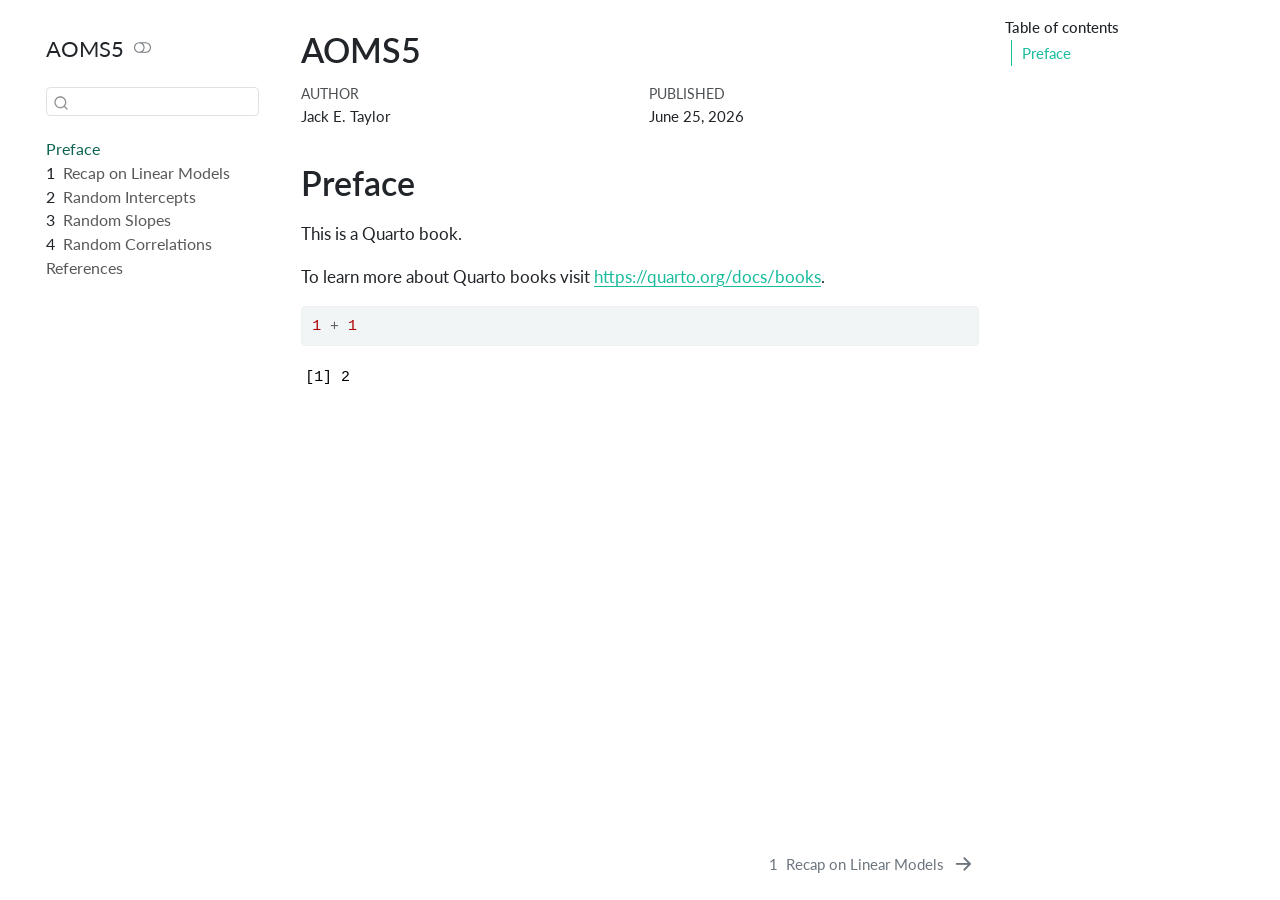
==== docs/index.html @ e57a531a "shorter titles" ====
<!DOCTYPE html>
<html xmlns="http://www.w3.org/1999/xhtml" lang="en" xml:lang="en"><head>

<meta charset="utf-8">
<meta name="generator" content="quarto-1.9.37">

<meta name="viewport" content="width=device-width, initial-scale=1.0, user-scalable=yes">

<meta name="author" content="Jack E. Taylor">
<meta name="dcterms.date" content="2026-06-25">

<title>AOMS5</title>
<style>
/* Default styles provided by pandoc.
** See https://pandoc.org/MANUAL.html#variables-for-html for config info.
*/
code{white-space: pre-wrap;}
span.smallcaps{font-variant: small-caps;}
div.columns{display: flex; gap: min(4vw, 1.5em);}
div.column{flex: auto; overflow-x: auto;}
div.hanging-indent{margin-left: 1.5em; text-indent: -1.5em;}
ul.task-list{list-style: none;}
ul.task-list li input[type="checkbox"] {
  width: 0.8em;
  margin: 0 0.8em 0.2em -1em; /* quarto-specific, see https://github.com/quarto-dev/quarto-cli/issues/4556 */ 
  vertical-align: middle;
}
/* CSS for syntax highlighting */
html { -webkit-text-size-adjust: 100%; }
pre > code.sourceCode { white-space: pre; position: relative; }
pre > code.sourceCode > span { display: inline-block; line-height: 1.25; }
pre > code.sourceCode > span:empty { height: 1.2em; }
.sourceCode { overflow: visible; }
code.sourceCode > span { color: inherit; text-decoration: inherit; }
div.sourceCode { margin: 1em 0; }
pre.sourceCode { margin: 0; }
@media screen {
div.sourceCode { overflow: auto; }
}
@media print {
pre > code.sourceCode { white-space: pre-wrap; }
pre > code.sourceCode > span { text-indent: -5em; padding-left: 5em; }
}
pre.numberSource code
  { counter-reset: source-line 0; }
pre.numberSource code > span
  { position: relative; left: -4em; counter-increment: source-line; }
pre.numberSource code > span > a:first-child::before
  { content: counter(source-line);
    position: relative; left: -1em; text-align: right; vertical-align: baseline;
    border: none; display: inline-block;
    -webkit-touch-callout: none; -webkit-user-select: none;
    -khtml-user-select: none; -moz-user-select: none;
    -ms-user-select: none; user-select: none;
    padding: 0 4px; width: 4em;
  }
pre.numberSource { margin-left: 3em;  padding-left: 4px; }
div.sourceCode
  {   }
@media screen {
pre > code.sourceCode > span > a:first-child::before { text-decoration: underline; }
}
</style>


<script src="site_libs/quarto-nav/quarto-nav.js"></script>
<script src="site_libs/quarto-nav/headroom.min.js"></script>
<script src="site_libs/clipboard/clipboard.min.js"></script>
<script src="site_libs/quarto-search/autocomplete.umd.js"></script>
<script src="site_libs/quarto-search/fuse.min.js"></script>
<script src="site_libs/quarto-search/quarto-search.js"></script>
<meta name="quarto:offset" content="./">
<link href="./01-linear_models.html" rel="next">
<script src="site_libs/quarto-html/quarto.js" type="module"></script>
<script src="site_libs/quarto-html/tabsets/tabsets.js" type="module"></script>
<script src="site_libs/quarto-html/popper.min.js"></script>
<script src="site_libs/quarto-html/tippy.umd.min.js"></script>
<script src="site_libs/quarto-html/anchor.min.js"></script>
<link href="site_libs/quarto-html/tippy.css" rel="stylesheet">
<link href="site_libs/quarto-html/quarto-syntax-highlighting-7f8f88aac4f3542376d5c11b86a4c14d.css" rel="stylesheet" class="quarto-color-scheme" id="quarto-text-highlighting-styles">
<link href="site_libs/quarto-html/quarto-syntax-highlighting-dark-d0ae9245876894da5ac7e18953ecc5cc.css" rel="stylesheet" class="quarto-color-scheme quarto-color-alternate" id="quarto-text-highlighting-styles">
<link href="site_libs/quarto-html/quarto-syntax-highlighting-7f8f88aac4f3542376d5c11b86a4c14d.css" rel="stylesheet" class="quarto-color-scheme-extra" id="quarto-text-highlighting-styles">
<script src="site_libs/bootstrap/bootstrap.min.js"></script>
<link href="site_libs/bootstrap/bootstrap-icons.css" rel="stylesheet">
<link href="site_libs/bootstrap/bootstrap-ffc4c3fc79587ee79da4865b6a08975e.min.css" rel="stylesheet" append-hash="true" class="quarto-color-scheme" id="quarto-bootstrap" data-mode="light">
<link href="site_libs/bootstrap/bootstrap-dark-acff971833d9769290026d534105daaa.min.css" rel="stylesheet" append-hash="true" class="quarto-color-scheme quarto-color-alternate" id="quarto-bootstrap" data-mode="dark">
<link href="site_libs/bootstrap/bootstrap-ffc4c3fc79587ee79da4865b6a08975e.min.css" rel="stylesheet" append-hash="true" class="quarto-color-scheme-extra" id="quarto-bootstrap" data-mode="light">
<script id="quarto-search-options" type="application/json">{
  "location": "sidebar",
  "copy-button": false,
  "collapse-after": 3,
  "panel-placement": "start",
  "type": "textbox",
  "limit": 50,
  "keyboard-shortcut": [
    "f",
    "/",
    "s"
  ],
  "show-item-context": false,
  "language": {
    "search-no-results-text": "No results",
    "search-matching-documents-text": "matching documents",
    "search-copy-link-title": "Copy link to search",
    "search-hide-matches-text": "Hide additional matches",
    "search-more-match-text": "more match in this document",
    "search-more-matches-text": "more matches in this document",
    "search-clear-button-title": "Clear",
    "search-text-placeholder": "",
    "search-detached-cancel-button-title": "Cancel",
    "search-submit-button-title": "Submit",
    "search-label": "Search"
  }
}</script>


</head>

<body class="nav-sidebar floating quarto-light"><script id="quarto-html-before-body" type="application/javascript">
    const toggleBodyColorMode = (bsSheetEl) => {
      const mode = bsSheetEl.getAttribute("data-mode");
      const bodyEl = window.document.querySelector("body");
      if (mode === "dark") {
        bodyEl.classList.add("quarto-dark");
        bodyEl.classList.remove("quarto-light");
      } else {
        bodyEl.classList.add("quarto-light");
        bodyEl.classList.remove("quarto-dark");
      }
    }
    const toggleBodyColorPrimary = () => {
      const bsSheetEl = window.document.querySelector("link#quarto-bootstrap:not([rel=disabled-stylesheet])");
      if (bsSheetEl) {
        toggleBodyColorMode(bsSheetEl);
      }
    }
    const setColorSchemeToggle = (alternate) => {
      const toggles = window.document.querySelectorAll('.quarto-color-scheme-toggle');
      for (let i=0; i < toggles.length; i++) {
        const toggle = toggles[i];
        if (toggle) {
          if (alternate) {
            toggle.classList.add("alternate");
          } else {
            toggle.classList.remove("alternate");
          }
        }
      }
    };
    const toggleColorMode = (alternate) => {
      // Switch the stylesheets
      const primaryStylesheets = window.document.querySelectorAll('link.quarto-color-scheme:not(.quarto-color-alternate)');
      const alternateStylesheets = window.document.querySelectorAll('link.quarto-color-scheme.quarto-color-alternate');
      manageTransitions('#quarto-margin-sidebar .nav-link', false);
      if (alternate) {
        // note: dark is layered on light, we don't disable primary!
        enableStylesheet(alternateStylesheets);
        for (const sheetNode of alternateStylesheets) {
          if (sheetNode.id === "quarto-bootstrap") {
            toggleBodyColorMode(sheetNode);
          }
        }
      } else {
        disableStylesheet(alternateStylesheets);
        enableStylesheet(primaryStylesheets)
        toggleBodyColorPrimary();
      }
      manageTransitions('#quarto-margin-sidebar .nav-link', true);
      // Switch the toggles
      setColorSchemeToggle(alternate)
      // Hack to workaround the fact that safari doesn't
      // properly recolor the scrollbar when toggling (#1455)
      if (navigator.userAgent.indexOf('Safari') > 0 && navigator.userAgent.indexOf('Chrome') == -1) {
        manageTransitions("body", false);
        window.scrollTo(0, 1);
        setTimeout(() => {
          window.scrollTo(0, 0);
          manageTransitions("body", true);
        }, 40);
      }
    }
    const disableStylesheet = (stylesheets) => {
      for (let i=0; i < stylesheets.length; i++) {
        const stylesheet = stylesheets[i];
        stylesheet.rel = 'disabled-stylesheet';
      }
    }
    const enableStylesheet = (stylesheets) => {
      for (let i=0; i < stylesheets.length; i++) {
        const stylesheet = stylesheets[i];
        if(stylesheet.rel !== 'stylesheet') { // for Chrome, which will still FOUC without this check
          stylesheet.rel = 'stylesheet';
        }
      }
    }
    const manageTransitions = (selector, allowTransitions) => {
      const els = window.document.querySelectorAll(selector);
      for (let i=0; i < els.length; i++) {
        const el = els[i];
        if (allowTransitions) {
          el.classList.remove('notransition');
        } else {
          el.classList.add('notransition');
        }
      }
    }
    const isFileUrl = () => {
      return window.location.protocol === 'file:';
    }
    const hasAlternateSentinel = () => {
      let styleSentinel = getColorSchemeSentinel();
      if (styleSentinel !== null) {
        return styleSentinel === "alternate";
      } else {
        return false;
      }
    }
    const setStyleSentinel = (alternate) => {
      const value = alternate ? "alternate" : "default";
      if (!isFileUrl()) {
        window.localStorage.setItem("quarto-color-scheme", value);
      } else {
        localAlternateSentinel = value;
      }
    }
    const getColorSchemeSentinel = () => {
      if (!isFileUrl()) {
        const storageValue = window.localStorage.getItem("quarto-color-scheme");
        return storageValue != null ? storageValue : localAlternateSentinel;
      } else {
        return localAlternateSentinel;
      }
    }
    const toggleGiscusIfUsed = (isAlternate, darkModeDefault) => {
      const baseTheme = document.querySelector('#giscus-base-theme')?.value ?? 'light';
      const alternateTheme = document.querySelector('#giscus-alt-theme')?.value ?? 'dark';
      let newTheme = '';
      if(authorPrefersDark) {
        newTheme = isAlternate ? baseTheme : alternateTheme;
      } else {
        newTheme = isAlternate ? alternateTheme : baseTheme;
      }
      const changeGiscusTheme = () => {
        // From: https://github.com/giscus/giscus/issues/336
        const sendMessage = (message) => {
          const iframe = document.querySelector('iframe.giscus-frame');
          if (!iframe) return;
          iframe.contentWindow.postMessage({ giscus: message }, 'https://giscus.app');
        }
        sendMessage({
          setConfig: {
            theme: newTheme
          }
        });
      }
      const isGiscussLoaded = window.document.querySelector('iframe.giscus-frame') !== null;
      if (isGiscussLoaded) {
        changeGiscusTheme();
      }
    };
    const authorPrefersDark = false;
    const darkModeDefault = authorPrefersDark;
      document.querySelector('link#quarto-text-highlighting-styles.quarto-color-scheme-extra').rel = 'disabled-stylesheet';
      document.querySelector('link#quarto-bootstrap.quarto-color-scheme-extra').rel = 'disabled-stylesheet';
    let localAlternateSentinel = darkModeDefault ? 'alternate' : 'default';
    // Dark / light mode switch
    window.quartoToggleColorScheme = () => {
      // Read the current dark / light value
      let toAlternate = !hasAlternateSentinel();
      toggleColorMode(toAlternate);
      setStyleSentinel(toAlternate);
      toggleGiscusIfUsed(toAlternate, darkModeDefault);
      window.dispatchEvent(new Event('resize'));
    };
    // Switch to dark mode if need be
    if (hasAlternateSentinel()) {
      toggleColorMode(true);
    } else {
      toggleColorMode(false);
    }
  </script>

<div id="quarto-search-results"></div>
  <header id="quarto-header" class="headroom fixed-top">
  <nav class="quarto-secondary-nav">
    <div class="container-fluid d-flex">
      <button type="button" class="quarto-btn-toggle btn" data-bs-toggle="collapse" role="button" data-bs-target=".quarto-sidebar-collapse-item" aria-controls="quarto-sidebar" aria-expanded="false" aria-label="Toggle sidebar navigation" onclick="if (window.quartoToggleHeadroom) { window.quartoToggleHeadroom(); }">
        <i class="bi bi-layout-text-sidebar-reverse"></i>
      </button>
        <nav class="quarto-page-breadcrumbs" aria-label="breadcrumb"><ol class="breadcrumb"><li class="breadcrumb-item"><a href="./index.html">Preface</a></li></ol></nav>
        <a class="flex-grow-1" role="navigation" data-bs-toggle="collapse" data-bs-target=".quarto-sidebar-collapse-item" aria-controls="quarto-sidebar" aria-expanded="false" aria-label="Toggle sidebar navigation" onclick="if (window.quartoToggleHeadroom) { window.quartoToggleHeadroom(); }">      
        </a>
      <button type="button" class="btn quarto-search-button" aria-label="Search" onclick="window.quartoOpenSearch();">
        <i class="bi bi-search"></i>
      </button>
    </div>
  </nav>
</header>
<!-- content -->
<div id="quarto-content" class="quarto-container page-columns page-rows-contents page-layout-article">
<!-- sidebar -->
  <nav id="quarto-sidebar" class="sidebar collapse collapse-horizontal quarto-sidebar-collapse-item sidebar-navigation floating overflow-auto">
    <div class="pt-lg-2 mt-2 text-left sidebar-header">
    <div class="sidebar-title mb-0 py-0">
      <a href="./">AOMS5</a> 
        <div class="sidebar-tools-main">
  <a href="" class="quarto-color-scheme-toggle quarto-navigation-tool  px-1" onclick="window.quartoToggleColorScheme(); return false;" title="Toggle dark mode"><i class="bi"></i></a>
</div>
    </div>
      </div>
        <div class="mt-2 flex-shrink-0 align-items-center">
        <div class="sidebar-search">
        <div id="quarto-search" class="" title="Search"></div>
        </div>
        </div>
    <div class="sidebar-menu-container"> 
    <ul class="list-unstyled mt-1">
        <li class="sidebar-item">
  <div class="sidebar-item-container"> 
  <a href="./index.html" class="sidebar-item-text sidebar-link active">
 <span class="menu-text">Preface</span></a>
  </div>
</li>
        <li class="sidebar-item">
  <div class="sidebar-item-container"> 
  <a href="./01-linear_models.html" class="sidebar-item-text sidebar-link">
 <span class="menu-text"><span class="chapter-number">1</span>&nbsp; <span class="chapter-title">Recap on Linear Models</span></span></a>
  </div>
</li>
        <li class="sidebar-item">
  <div class="sidebar-item-container"> 
  <a href="./02-random_intercepts.html" class="sidebar-item-text sidebar-link">
 <span class="menu-text"><span class="chapter-number">2</span>&nbsp; <span class="chapter-title">Random Intercepts</span></span></a>
  </div>
</li>
        <li class="sidebar-item">
  <div class="sidebar-item-container"> 
  <a href="./03-random_slopes.html" class="sidebar-item-text sidebar-link">
 <span class="menu-text"><span class="chapter-number">3</span>&nbsp; <span class="chapter-title">Random Slopes</span></span></a>
  </div>
</li>
        <li class="sidebar-item">
  <div class="sidebar-item-container"> 
  <a href="./04-random_correlatons.html" class="sidebar-item-text sidebar-link">
 <span class="menu-text"><span class="chapter-number">4</span>&nbsp; <span class="chapter-title">Random Correlations</span></span></a>
  </div>
</li>
        <li class="sidebar-item">
  <div class="sidebar-item-container"> 
  <a href="./references.html" class="sidebar-item-text sidebar-link">
 <span class="menu-text">References</span></a>
  </div>
</li>
    </ul>
    </div>
</nav>
<div id="quarto-sidebar-glass" class="quarto-sidebar-collapse-item" data-bs-toggle="collapse" data-bs-target=".quarto-sidebar-collapse-item"></div>
<!-- margin-sidebar -->
    <div id="quarto-margin-sidebar" class="sidebar margin-sidebar">
        <nav id="TOC" role="doc-toc" class="toc-active">
    <h2 id="toc-title">Table of contents</h2>
   
  <ul>
  <li><a href="#preface" id="toc-preface" class="nav-link active" data-scroll-target="#preface">Preface</a></li>
  </ul>
</nav>
    </div>
<!-- main -->
<main class="content" id="quarto-document-content">


<header id="title-block-header" class="quarto-title-block default">
<div class="quarto-title">
<h1 class="title">AOMS5</h1>
</div>



<div class="quarto-title-meta">

    <div>
    <div class="quarto-title-meta-heading">Author</div>
    <div class="quarto-title-meta-contents">
             <p>Jack E. Taylor </p>
          </div>
  </div>
    
    <div>
    <div class="quarto-title-meta-heading">Published</div>
    <div class="quarto-title-meta-contents">
      <p class="date">June 25, 2026</p>
    </div>
  </div>
  
    
  </div>
  


</header>


<section id="preface" class="level1 unnumbered">
<h1 class="unnumbered">Preface</h1>
<p>This is a Quarto book.</p>
<p>To learn more about Quarto books visit <a href="https://quarto.org/docs/books" class="uri">https://quarto.org/docs/books</a>.</p>
<div class="cell">
<div class="code-copy-outer-scaffold"><div class="sourceCode cell-code" id="cb1"><pre class="sourceCode r code-with-copy"><code class="sourceCode r"><span id="cb1-1"><a href="#cb1-1" aria-hidden="true" tabindex="-1"></a><span class="dv">1</span> <span class="sc">+</span> <span class="dv">1</span></span></code></pre></div><button title="Copy to Clipboard" class="code-copy-button"><i class="bi"></i></button></div>
<div class="cell-output cell-output-stdout">
<pre><code>[1] 2</code></pre>
</div>
</div>


</section>

</main> <!-- /main -->
<script id="quarto-html-after-body" type="application/javascript">
  window.document.addEventListener("DOMContentLoaded", function (event) {
    // Ensure there is a toggle, if there isn't float one in the top right
    if (window.document.querySelector('.quarto-color-scheme-toggle') === null) {
      const a = window.document.createElement('a');
      a.classList.add('top-right');
      a.classList.add('quarto-color-scheme-toggle');
      a.href = "";
      a.onclick = function() { try { window.quartoToggleColorScheme(); } catch {} return false; };
      const i = window.document.createElement("i");
      i.classList.add('bi');
      a.appendChild(i);
      window.document.body.appendChild(a);
    }
    setColorSchemeToggle(hasAlternateSentinel())
    const icon = "";
    const anchorJS = new window.AnchorJS();
    anchorJS.options = {
      placement: 'right',
      icon: icon
    };
    anchorJS.add('.anchored');
    const isCodeAnnotation = (el) => {
      for (const clz of el.classList) {
        if (clz.startsWith('code-annotation-')) {                     
          return true;
        }
      }
      return false;
    }
    const onCopySuccess = function(e) {
      // button target
      const button = e.trigger;
      // don't keep focus
      button.blur();
      // flash "checked"
      button.classList.add('code-copy-button-checked');
      var currentTitle = button.getAttribute("title");
      button.setAttribute("title", "Copied!");
      let tooltip;
      if (window.bootstrap) {
        button.setAttribute("data-bs-toggle", "tooltip");
        button.setAttribute("data-bs-placement", "left");
        button.setAttribute("data-bs-title", "Copied!");
        tooltip = new bootstrap.Tooltip(button, 
          { trigger: "manual", 
            customClass: "code-copy-button-tooltip",
            offset: [0, -8]});
        tooltip.show();    
      }
      setTimeout(function() {
        if (tooltip) {
          tooltip.hide();
          button.removeAttribute("data-bs-title");
          button.removeAttribute("data-bs-toggle");
          button.removeAttribute("data-bs-placement");
        }
        button.setAttribute("title", currentTitle);
        button.classList.remove('code-copy-button-checked');
      }, 1000);
      // clear code selection
      e.clearSelection();
    }
    const getTextToCopy = function(trigger) {
      const outerScaffold = trigger.parentElement.cloneNode(true);
      const codeEl = outerScaffold.querySelector('code');
      for (const childEl of codeEl.children) {
        if (isCodeAnnotation(childEl)) {
          childEl.remove();
        }
      }
      return codeEl.innerText;
    }
    const clipboard = new window.ClipboardJS('.code-copy-button:not([data-in-quarto-modal])', {
      text: getTextToCopy
    });
    clipboard.on('success', onCopySuccess);
    if (window.document.getElementById('quarto-embedded-source-code-modal')) {
      const clipboardModal = new window.ClipboardJS('.code-copy-button[data-in-quarto-modal]', {
        text: getTextToCopy,
        container: window.document.getElementById('quarto-embedded-source-code-modal')
      });
      clipboardModal.on('success', onCopySuccess);
    }
      var localhostRegex = new RegExp(/^(?:http|https):\/\/localhost\:?[0-9]*\//);
      var mailtoRegex = new RegExp(/^mailto:/);
        var filterRegex = new RegExp('/' + window.location.host + '/');
      var isInternal = (href) => {
          return filterRegex.test(href) || localhostRegex.test(href) || mailtoRegex.test(href);
      }
      // Inspect non-navigation links and adorn them if external
     var links = window.document.querySelectorAll('a[href]:not(.nav-link):not(.navbar-brand):not(.toc-action):not(.sidebar-link):not(.sidebar-item-toggle):not(.pagination-link):not(.no-external):not([aria-hidden]):not(.dropdown-item):not(.quarto-navigation-tool):not(.about-link)');
      for (var i=0; i<links.length; i++) {
        const link = links[i];
        if (!isInternal(link.href)) {
          // undo the damage that might have been done by quarto-nav.js in the case of
          // links that we want to consider external
          if (link.dataset.originalHref !== undefined) {
            link.href = link.dataset.originalHref;
          }
        }
      }
    function tippyHover(el, contentFn, onTriggerFn, onUntriggerFn) {
      const config = {
        allowHTML: true,
        maxWidth: 500,
        delay: 100,
        arrow: false,
        appendTo: function(el) {
            return el.parentElement;
        },
        interactive: true,
        interactiveBorder: 10,
        theme: 'quarto',
        placement: 'bottom-start',
      };
      if (contentFn) {
        config.content = contentFn;
      }
      if (onTriggerFn) {
        config.onTrigger = onTriggerFn;
      }
      if (onUntriggerFn) {
        config.onUntrigger = onUntriggerFn;
      }
      window.tippy(el, config); 
    }
    const noterefs = window.document.querySelectorAll('a[role="doc-noteref"]');
    for (var i=0; i<noterefs.length; i++) {
      const ref = noterefs[i];
      tippyHover(ref, function() {
        // use id or data attribute instead here
        let href = ref.getAttribute('data-footnote-href') || ref.getAttribute('href');
        try { href = new URL(href).hash; } catch {}
        const id = href.replace(/^#\/?/, "");
        const note = window.document.getElementById(id);
        if (note) {
          return note.innerHTML;
        } else {
          return "";
        }
      });
    }
    const xrefs = window.document.querySelectorAll('a.quarto-xref');
    const processXRef = (id, note) => {
      // Strip column container classes
      const stripColumnClz = (el) => {
        el.classList.remove("page-full", "page-columns");
        if (el.children) {
          for (const child of el.children) {
            stripColumnClz(child);
          }
        }
      }
      stripColumnClz(note)
      if (id === null || id.startsWith('sec-')) {
        // Special case sections, only their first couple elements
        const container = document.createElement("div");
        if (note.children && note.children.length > 2) {
          container.appendChild(note.children[0].cloneNode(true));
          for (let i = 1; i < note.children.length; i++) {
            const child = note.children[i];
            if (child.tagName === "P" && child.innerText === "") {
              continue;
            } else {
              container.appendChild(child.cloneNode(true));
              break;
            }
          }
          if (window.Quarto?.typesetMath) {
            window.Quarto.typesetMath(container);
          }
          return container.innerHTML
        } else {
          if (window.Quarto?.typesetMath) {
            window.Quarto.typesetMath(note);
          }
          return note.innerHTML;
        }
      } else {
        // Remove any anchor links if they are present
        const anchorLink = note.querySelector('a.anchorjs-link');
        if (anchorLink) {
          anchorLink.remove();
        }
        if (window.Quarto?.typesetMath) {
          window.Quarto.typesetMath(note);
        }
        if (note.classList.contains("callout")) {
          return note.outerHTML;
        } else {
          return note.innerHTML;
        }
      }
    }
    for (var i=0; i<xrefs.length; i++) {
      const xref = xrefs[i];
      tippyHover(xref, undefined, function(instance) {
        instance.disable();
        let url = xref.getAttribute('href');
        let hash = undefined; 
        if (url.startsWith('#')) {
          hash = url;
        } else {
          try { hash = new URL(url).hash; } catch {}
        }
        if (hash) {
          const id = hash.replace(/^#\/?/, "");
          const note = window.document.getElementById(id);
          if (note !== null) {
            try {
              const html = processXRef(id, note.cloneNode(true));
              instance.setContent(html);
            } finally {
              instance.enable();
              instance.show();
            }
          } else {
            // See if we can fetch this
            fetch(url.split('#')[0])
            .then(res => res.text())
            .then(html => {
              const parser = new DOMParser();
              const htmlDoc = parser.parseFromString(html, "text/html");
              const note = htmlDoc.getElementById(id);
              if (note !== null) {
                const html = processXRef(id, note);
                instance.setContent(html);
              } 
            }).finally(() => {
              instance.enable();
              instance.show();
            });
          }
        } else {
          // See if we can fetch a full url (with no hash to target)
          // This is a special case and we should probably do some content thinning / targeting
          fetch(url)
          .then(res => res.text())
          .then(html => {
            const parser = new DOMParser();
            const htmlDoc = parser.parseFromString(html, "text/html");
            const note = htmlDoc.querySelector('main.content');
            if (note !== null) {
              // This should only happen for chapter cross references
              // (since there is no id in the URL)
              // remove the first header
              if (note.children.length > 0 && note.children[0].tagName === "HEADER") {
                note.children[0].remove();
              }
              const html = processXRef(null, note);
              instance.setContent(html);
            } 
          }).finally(() => {
            instance.enable();
            instance.show();
          });
        }
      }, function(instance) {
      });
    }
        let selectedAnnoteEl;
        const selectorForAnnotation = ( cell, annotation) => {
          let cellAttr = 'data-code-cell="' + cell + '"';
          let lineAttr = 'data-code-annotation="' +  annotation + '"';
          const selector = 'span[' + cellAttr + '][' + lineAttr + ']';
          return selector;
        }
        const selectCodeLines = (annoteEl) => {
          const doc = window.document;
          const targetCell = annoteEl.getAttribute("data-target-cell");
          const targetAnnotation = annoteEl.getAttribute("data-target-annotation");
          const annoteSpan = window.document.querySelector(selectorForAnnotation(targetCell, targetAnnotation));
          const lines = annoteSpan.getAttribute("data-code-lines").split(",");
          const lineIds = lines.map((line) => {
            return targetCell + "-" + line;
          })
          let top = null;
          let height = null;
          let parent = null;
          if (lineIds.length > 0) {
              //compute the position of the single el (top and bottom and make a div)
              const el = window.document.getElementById(lineIds[0]);
              top = el.offsetTop;
              height = el.offsetHeight;
              parent = el.parentElement.parentElement;
            if (lineIds.length > 1) {
              const lastEl = window.document.getElementById(lineIds[lineIds.length - 1]);
              const bottom = lastEl.offsetTop + lastEl.offsetHeight;
              height = bottom - top;
            }
            if (top !== null && height !== null && parent !== null) {
              // cook up a div (if necessary) and position it 
              let div = window.document.getElementById("code-annotation-line-highlight");
              if (div === null) {
                div = window.document.createElement("div");
                div.setAttribute("id", "code-annotation-line-highlight");
                div.style.position = 'absolute';
                parent.appendChild(div);
              }
              div.style.top = top - 2 + "px";
              div.style.height = height + 4 + "px";
              div.style.left = 0;
              let gutterDiv = window.document.getElementById("code-annotation-line-highlight-gutter");
              if (gutterDiv === null) {
                gutterDiv = window.document.createElement("div");
                gutterDiv.setAttribute("id", "code-annotation-line-highlight-gutter");
                gutterDiv.style.position = 'absolute';
                const codeCell = window.document.getElementById(targetCell);
                const gutter = codeCell.querySelector('.code-annotation-gutter');
                gutter.appendChild(gutterDiv);
              }
              gutterDiv.style.top = top - 2 + "px";
              gutterDiv.style.height = height + 4 + "px";
            }
            selectedAnnoteEl = annoteEl;
          }
        };
        const unselectCodeLines = () => {
          const elementsIds = ["code-annotation-line-highlight", "code-annotation-line-highlight-gutter"];
          elementsIds.forEach((elId) => {
            const div = window.document.getElementById(elId);
            if (div) {
              div.remove();
            }
          });
          selectedAnnoteEl = undefined;
        };
          // Handle positioning of the toggle
      window.addEventListener(
        "resize",
        throttle(() => {
          elRect = undefined;
          if (selectedAnnoteEl) {
            selectCodeLines(selectedAnnoteEl);
          }
        }, 10)
      );
      function throttle(fn, ms) {
      let throttle = false;
      let timer;
        return (...args) => {
          if(!throttle) { // first call gets through
              fn.apply(this, args);
              throttle = true;
          } else { // all the others get throttled
              if(timer) clearTimeout(timer); // cancel #2
              timer = setTimeout(() => {
                fn.apply(this, args);
                timer = throttle = false;
              }, ms);
          }
        };
      }
        // Attach click handler to the DT
        const annoteDls = window.document.querySelectorAll('dt[data-target-cell]');
        for (const annoteDlNode of annoteDls) {
          annoteDlNode.addEventListener('click', (event) => {
            const clickedEl = event.target;
            if (clickedEl !== selectedAnnoteEl) {
              unselectCodeLines();
              const activeEl = window.document.querySelector('dt[data-target-cell].code-annotation-active');
              if (activeEl) {
                activeEl.classList.remove('code-annotation-active');
              }
              selectCodeLines(clickedEl);
              clickedEl.classList.add('code-annotation-active');
            } else {
              // Unselect the line
              unselectCodeLines();
              clickedEl.classList.remove('code-annotation-active');
            }
          });
        }
    const findCites = (el) => {
      const parentEl = el.parentElement;
      if (parentEl) {
        const cites = parentEl.dataset.cites;
        if (cites) {
          return {
            el,
            cites: cites.split(' ')
          };
        } else {
          return findCites(el.parentElement)
        }
      } else {
        return undefined;
      }
    };
    var bibliorefs = window.document.querySelectorAll('a[role="doc-biblioref"]');
    for (var i=0; i<bibliorefs.length; i++) {
      const ref = bibliorefs[i];
      const citeInfo = findCites(ref);
      if (citeInfo) {
        tippyHover(citeInfo.el, function() {
          var popup = window.document.createElement('div');
          citeInfo.cites.forEach(function(cite) {
            var citeDiv = window.document.createElement('div');
            citeDiv.classList.add('hanging-indent');
            citeDiv.classList.add('csl-entry');
            var biblioDiv = window.document.getElementById('ref-' + cite);
            if (biblioDiv) {
              citeDiv.innerHTML = biblioDiv.innerHTML;
            }
            popup.appendChild(citeDiv);
          });
          return popup.innerHTML;
        });
      }
    }
  });
  </script>
<nav class="page-navigation">
  <div class="nav-page nav-page-previous">
  </div>
  <div class="nav-page nav-page-next">
      <a href="./01-linear_models.html" class="pagination-link" aria-label="Recap on Linear Models">
        <span class="nav-page-text"><span class="chapter-number">1</span>&nbsp; <span class="chapter-title">Recap on Linear Models</span></span> <i class="bi bi-arrow-right-short"></i>
      </a>
  </div>
</nav>
</div> <!-- /content -->




</body></html>
---- docs/site_libs/quarto-html/tippy.css ----
.tippy-box[data-animation=fade][data-state=hidden]{opacity:0}[data-tippy-root]{max-width:calc(100vw - 10px)}.tippy-box{position:relative;background-color:#333;color:#fff;border-radius:4px;font-size:14px;line-height:1.4;white-space:normal;outline:0;transition-property:transform,visibility,opacity}.tippy-box[data-placement^=top]>.tippy-arrow{bottom:0}.tippy-box[data-placement^=top]>.tippy-arrow:before{bottom:-7px;left:0;border-width:8px 8px 0;border-top-color:initial;transform-origin:center top}.tippy-box[data-placement^=bottom]>.tippy-arrow{top:0}.tippy-box[data-placement^=bottom]>.tippy-arrow:before{top:-7px;left:0;border-width:0 8px 8px;border-bottom-color:initial;transform-origin:center bottom}.tippy-box[data-placement^=left]>.tippy-arrow{right:0}.tippy-box[data-placement^=left]>.tippy-arrow:before{border-width:8px 0 8px 8px;border-left-color:initial;right:-7px;transform-origin:center left}.tippy-box[data-placement^=right]>.tippy-arrow{left:0}.tippy-box[data-placement^=right]>.tippy-arrow:before{left:-7px;border-width:8px 8px 8px 0;border-right-color:initial;transform-origin:center right}.tippy-box[data-inertia][data-state=visible]{transition-timing-function:cubic-bezier(.54,1.5,.38,1.11)}.tippy-arrow{width:16px;height:16px;color:#333}.tippy-arrow:before{content:"";position:absolute;border-color:transparent;border-style:solid}.tippy-content{position:relative;padding:5px 9px;z-index:1}
---- docs/site_libs/quarto-html/quarto-syntax-highlighting-7f8f88aac4f3542376d5c11b86a4c14d.css ----
/* quarto syntax highlight colors */
:root {
  --quarto-hl-ot-color: #003B4F;
  --quarto-hl-at-color: #657422;
  --quarto-hl-ss-color: #20794D;
  --quarto-hl-an-color: #5E5E5E;
  --quarto-hl-fu-color: #4758AB;
  --quarto-hl-st-color: #20794D;
  --quarto-hl-cf-color: #003B4F;
  --quarto-hl-op-color: #5E5E5E;
  --quarto-hl-er-color: #AD0000;
  --quarto-hl-bn-color: #AD0000;
  --quarto-hl-al-color: #AD0000;
  --quarto-hl-va-color: #111111;
  --quarto-hl-bu-color: inherit;
  --quarto-hl-ex-color: inherit;
  --quarto-hl-pp-color: #AD0000;
  --quarto-hl-in-color: #5E5E5E;
  --quarto-hl-vs-color: #20794D;
  --quarto-hl-wa-color: #5E5E5E;
  --quarto-hl-do-color: #5E5E5E;
  --quarto-hl-im-color: #00769E;
  --quarto-hl-ch-color: #20794D;
  --quarto-hl-dt-color: #AD0000;
  --quarto-hl-fl-color: #AD0000;
  --quarto-hl-co-color: #5E5E5E;
  --quarto-hl-cv-color: #5E5E5E;
  --quarto-hl-cn-color: #8f5902;
  --quarto-hl-sc-color: #5E5E5E;
  --quarto-hl-dv-color: #AD0000;
  --quarto-hl-kw-color: #003B4F;
}

/* other quarto variables */
:root {
  --quarto-font-monospace: SFMono-Regular, Menlo, Monaco, Consolas, "Liberation Mono", "Courier New", monospace;
}

/* syntax highlight based on Pandoc's rules */
pre > code.sourceCode > span {
  color: #003B4F;
}

code.sourceCode > span {
  color: #003B4F;
}

div.sourceCode,
div.sourceCode pre.sourceCode {
  color: #003B4F;
}

/* Normal */
code span {
  color: #003B4F;
}

/* Alert */
code span.al {
  color: #AD0000;
  font-style: inherit;
}

/* Annotation */
code span.an {
  color: #5E5E5E;
  font-style: inherit;
}

/* Attribute */
code span.at {
  color: #657422;
  font-style: inherit;
}

/* BaseN */
code span.bn {
  color: #AD0000;
  font-style: inherit;
}

/* BuiltIn */
code span.bu {
  font-style: inherit;
}

/* ControlFlow */
code span.cf {
  color: #003B4F;
  font-weight: bold;
  font-style: inherit;
}

/* Char */
code span.ch {
  color: #20794D;
  font-style: inherit;
}

/* Constant */
code span.cn {
  color: #8f5902;
  font-style: inherit;
}

/* Comment */
code span.co {
  color: #5E5E5E;
  font-style: inherit;
}

/* CommentVar */
code span.cv {
  color: #5E5E5E;
  font-style: italic;
}

/* Documentation */
code span.do {
  color: #5E5E5E;
  font-style: italic;
}

/* DataType */
code span.dt {
  color: #AD0000;
  font-style: inherit;
}

/* DecVal */
code span.dv {
  color: #AD0000;
  font-style: inherit;
}

/* Error */
code span.er {
  color: #AD0000;
  font-style: inherit;
}

/* Extension */
code span.ex {
  font-style: inherit;
}

/* Float */
code span.fl {
  color: #AD0000;
  font-style: inherit;
}

/* Function */
code span.fu {
  color: #4758AB;
  font-style: inherit;
}

/* Import */
code span.im {
  color: #00769E;
  font-style: inherit;
}

/* Information */
code span.in {
  color: #5E5E5E;
  font-style: inherit;
}

/* Keyword */
code span.kw {
  color: #003B4F;
  font-weight: bold;
  font-style: inherit;
}

/* Operator */
code span.op {
  color: #5E5E5E;
  font-style: inherit;
}

/* Other */
code span.ot {
  color: #003B4F;
  font-style: inherit;
}

/* Preprocessor */
code span.pp {
  color: #AD0000;
  font-style: inherit;
}

/* SpecialChar */
code span.sc {
  color: #5E5E5E;
  font-style: inherit;
}

/* SpecialString */
code span.ss {
  color: #20794D;
  font-style: inherit;
}

/* String */
code span.st {
  color: #20794D;
  font-style: inherit;
}

/* Variable */
code span.va {
  color: #111111;
  font-style: inherit;
}

/* VerbatimString */
code span.vs {
  color: #20794D;
  font-style: inherit;
}

/* Warning */
code span.wa {
  color: #5E5E5E;
  font-style: italic;
}

.prevent-inlining {
  content: "</";
}

/*# sourceMappingURL=789ad8cd35626ba772517505b42a116e.css.map */
---- docs/site_libs/quarto-html/quarto-syntax-highlighting-dark-d0ae9245876894da5ac7e18953ecc5cc.css ----
/* quarto syntax highlight colors */
:root {
  --quarto-hl-al-color: #f07178;
  --quarto-hl-an-color: #d4d0ab;
  --quarto-hl-at-color: #00e0e0;
  --quarto-hl-bn-color: #d4d0ab;
  --quarto-hl-bu-color: #abe338;
  --quarto-hl-ch-color: #abe338;
  --quarto-hl-co-color: #f8f8f2;
  --quarto-hl-cv-color: #ffd700;
  --quarto-hl-cn-color: #ffd700;
  --quarto-hl-cf-color: #ffa07a;
  --quarto-hl-dt-color: #ffa07a;
  --quarto-hl-dv-color: #d4d0ab;
  --quarto-hl-do-color: #f8f8f2;
  --quarto-hl-er-color: #f07178;
  --quarto-hl-ex-color: #00e0e0;
  --quarto-hl-fl-color: #d4d0ab;
  --quarto-hl-fu-color: #ffa07a;
  --quarto-hl-im-color: #abe338;
  --quarto-hl-in-color: #d4d0ab;
  --quarto-hl-kw-color: #ffa07a;
  --quarto-hl-op-color: #ffa07a;
  --quarto-hl-ot-color: #00e0e0;
  --quarto-hl-pp-color: #dcc6e0;
  --quarto-hl-re-color: #00e0e0;
  --quarto-hl-sc-color: #abe338;
  --quarto-hl-ss-color: #abe338;
  --quarto-hl-st-color: #abe338;
  --quarto-hl-va-color: #00e0e0;
  --quarto-hl-vs-color: #abe338;
  --quarto-hl-wa-color: #dcc6e0;
}

/* other quarto variables */
:root {
  --quarto-font-monospace: SFMono-Regular, Menlo, Monaco, Consolas, "Liberation Mono", "Courier New", monospace;
}

/* syntax highlight based on Pandoc's rules */
pre > code.sourceCode > span {
  color: #f8f8f2;
}

code.sourceCode > span {
  color: #f8f8f2;
}

div.sourceCode,
div.sourceCode pre.sourceCode {
  color: #f8f8f2;
}

/* Normal */
code span {
  color: #f8f8f2;
}

/* Alert */
code span.al {
  color: #f07178;
}

/* Annotation */
code span.an {
  color: #d4d0ab;
}

/* Attribute */
code span.at {
  color: #00e0e0;
}

/* BaseN */
code span.bn {
  color: #d4d0ab;
}

/* BuiltIn */
code span.bu {
  color: #abe338;
}

/* ControlFlow */
code span.cf {
  font-weight: bold;
  color: #ffa07a;
}

/* Char */
code span.ch {
  color: #abe338;
}

/* Constant */
code span.cn {
  color: #ffd700;
}

/* Comment */
code span.co {
  font-style: italic;
  color: #f8f8f2;
}

/* CommentVar */
code span.cv {
  color: #ffd700;
}

/* Documentation */
code span.do {
  color: #f8f8f2;
}

/* DataType */
code span.dt {
  color: #ffa07a;
}

/* DecVal */
code span.dv {
  color: #d4d0ab;
}

/* Error */
code span.er {
  color: #f07178;
  text-decoration: underline;
}

/* Extension */
code span.ex {
  font-weight: bold;
  color: #00e0e0;
}

/* Float */
code span.fl {
  color: #d4d0ab;
}

/* Function */
code span.fu {
  color: #ffa07a;
}

/* Import */
code span.im {
  color: #abe338;
}

/* Information */
code span.in {
  color: #d4d0ab;
}

/* Keyword */
code span.kw {
  font-weight: bold;
  color: #ffa07a;
}

/* Operator */
code span.op {
  color: #ffa07a;
}

/* Other */
code span.ot {
  color: #00e0e0;
}

/* Preprocessor */
code span.pp {
  color: #dcc6e0;
}

/* RegionMarker */
code span.re {
  background-color: #f8f8f2;
  color: #00e0e0;
}

/* SpecialChar */
code span.sc {
  color: #abe338;
}

/* SpecialString */
code span.ss {
  color: #abe338;
}

/* String */
code span.st {
  color: #abe338;
}

/* Variable */
code span.va {
  color: #00e0e0;
}

/* VerbatimString */
code span.vs {
  color: #abe338;
}

/* Warning */
code span.wa {
  color: #dcc6e0;
}

.prevent-inlining {
  content: "</";
}

/*# sourceMappingURL=e2dac9153eaf3c552d5043f9565d03d7.css.map */
---- docs/site_libs/quarto-html/quarto-syntax-highlighting-7f8f88aac4f3542376d5c11b86a4c14d.css ----
/* quarto syntax highlight colors */
:root {
  --quarto-hl-ot-color: #003B4F;
  --quarto-hl-at-color: #657422;
  --quarto-hl-ss-color: #20794D;
  --quarto-hl-an-color: #5E5E5E;
  --quarto-hl-fu-color: #4758AB;
  --quarto-hl-st-color: #20794D;
  --quarto-hl-cf-color: #003B4F;
  --quarto-hl-op-color: #5E5E5E;
  --quarto-hl-er-color: #AD0000;
  --quarto-hl-bn-color: #AD0000;
  --quarto-hl-al-color: #AD0000;
  --quarto-hl-va-color: #111111;
  --quarto-hl-bu-color: inherit;
  --quarto-hl-ex-color: inherit;
  --quarto-hl-pp-color: #AD0000;
  --quarto-hl-in-color: #5E5E5E;
  --quarto-hl-vs-color: #20794D;
  --quarto-hl-wa-color: #5E5E5E;
  --quarto-hl-do-color: #5E5E5E;
  --quarto-hl-im-color: #00769E;
  --quarto-hl-ch-color: #20794D;
  --quarto-hl-dt-color: #AD0000;
  --quarto-hl-fl-color: #AD0000;
  --quarto-hl-co-color: #5E5E5E;
  --quarto-hl-cv-color: #5E5E5E;
  --quarto-hl-cn-color: #8f5902;
  --quarto-hl-sc-color: #5E5E5E;
  --quarto-hl-dv-color: #AD0000;
  --quarto-hl-kw-color: #003B4F;
}

/* other quarto variables */
:root {
  --quarto-font-monospace: SFMono-Regular, Menlo, Monaco, Consolas, "Liberation Mono", "Courier New", monospace;
}

/* syntax highlight based on Pandoc's rules */
pre > code.sourceCode > span {
  color: #003B4F;
}

code.sourceCode > span {
  color: #003B4F;
}

div.sourceCode,
div.sourceCode pre.sourceCode {
  color: #003B4F;
}

/* Normal */
code span {
  color: #003B4F;
}

/* Alert */
code span.al {
  color: #AD0000;
  font-style: inherit;
}

/* Annotation */
code span.an {
  color: #5E5E5E;
  font-style: inherit;
}

/* Attribute */
code span.at {
  color: #657422;
  font-style: inherit;
}

/* BaseN */
code span.bn {
  color: #AD0000;
  font-style: inherit;
}

/* BuiltIn */
code span.bu {
  font-style: inherit;
}

/* ControlFlow */
code span.cf {
  color: #003B4F;
  font-weight: bold;
  font-style: inherit;
}

/* Char */
code span.ch {
  color: #20794D;
  font-style: inherit;
}

/* Constant */
code span.cn {
  color: #8f5902;
  font-style: inherit;
}

/* Comment */
code span.co {
  color: #5E5E5E;
  font-style: inherit;
}

/* CommentVar */
code span.cv {
  color: #5E5E5E;
  font-style: italic;
}

/* Documentation */
code span.do {
  color: #5E5E5E;
  font-style: italic;
}

/* DataType */
code span.dt {
  color: #AD0000;
  font-style: inherit;
}

/* DecVal */
code span.dv {
  color: #AD0000;
  font-style: inherit;
}

/* Error */
code span.er {
  color: #AD0000;
  font-style: inherit;
}

/* Extension */
code span.ex {
  font-style: inherit;
}

/* Float */
code span.fl {
  color: #AD0000;
  font-style: inherit;
}

/* Function */
code span.fu {
  color: #4758AB;
  font-style: inherit;
}

/* Import */
code span.im {
  color: #00769E;
  font-style: inherit;
}

/* Information */
code span.in {
  color: #5E5E5E;
  font-style: inherit;
}

/* Keyword */
code span.kw {
  color: #003B4F;
  font-weight: bold;
  font-style: inherit;
}

/* Operator */
code span.op {
  color: #5E5E5E;
  font-style: inherit;
}

/* Other */
code span.ot {
  color: #003B4F;
  font-style: inherit;
}

/* Preprocessor */
code span.pp {
  color: #AD0000;
  font-style: inherit;
}

/* SpecialChar */
code span.sc {
  color: #5E5E5E;
  font-style: inherit;
}

/* SpecialString */
code span.ss {
  color: #20794D;
  font-style: inherit;
}

/* String */
code span.st {
  color: #20794D;
  font-style: inherit;
}

/* Variable */
code span.va {
  color: #111111;
  font-style: inherit;
}

/* VerbatimString */
code span.vs {
  color: #20794D;
  font-style: inherit;
}

/* Warning */
code span.wa {
  color: #5E5E5E;
  font-style: italic;
}

.prevent-inlining {
  content: "</";
}

/*# sourceMappingURL=789ad8cd35626ba772517505b42a116e.css.map */
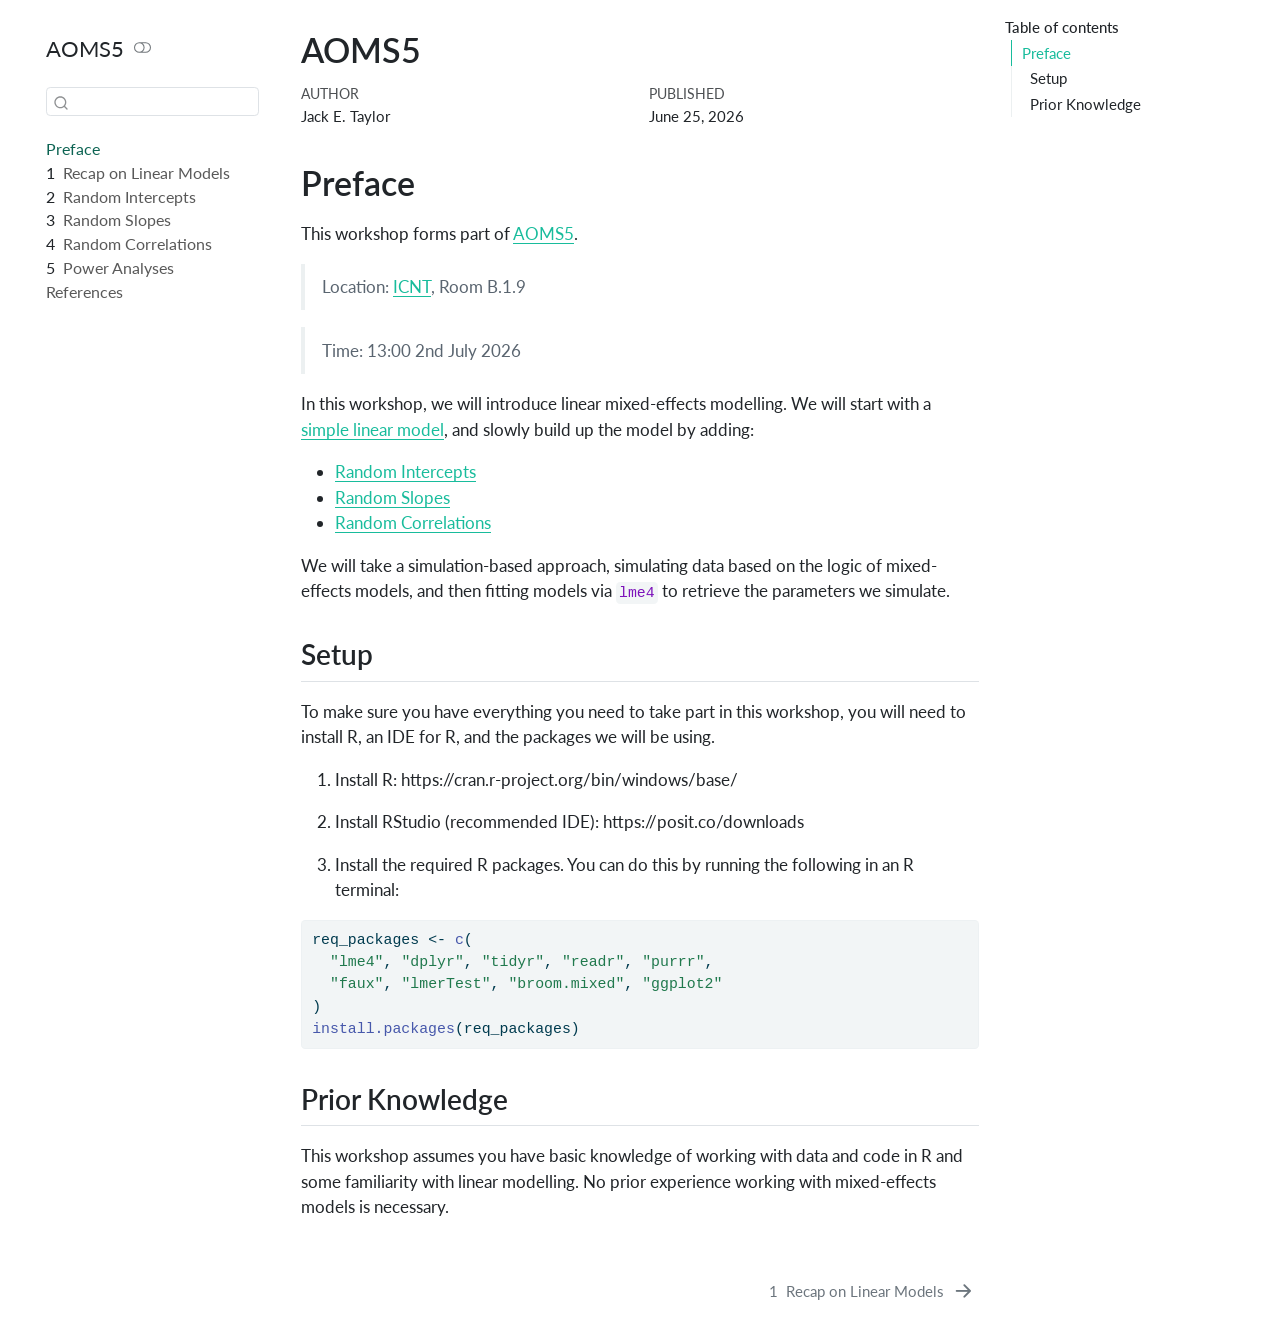
==== commit 75a48356: "add preface and power analyses sections" ====
--- a/docs/index.html
+++ b/docs/index.html
@@ -2,7 +2,7 @@
 <html xmlns="http://www.w3.org/1999/xhtml" lang="en" xml:lang="en"><head>
 
 <meta charset="utf-8">
-<meta name="generator" content="quarto-1.9.37">
+<meta name="generator" content="quarto-1.9.38">
 
 <meta name="viewport" content="width=device-width, initial-scale=1.0, user-scalable=yes">
 
@@ -77,9 +77,9 @@
 <script src="site_libs/quarto-html/tippy.umd.min.js"></script>
 <script src="site_libs/quarto-html/anchor.min.js"></script>
 <link href="site_libs/quarto-html/tippy.css" rel="stylesheet">
-<link href="site_libs/quarto-html/quarto-syntax-highlighting-7f8f88aac4f3542376d5c11b86a4c14d.css" rel="stylesheet" class="quarto-color-scheme" id="quarto-text-highlighting-styles">
-<link href="site_libs/quarto-html/quarto-syntax-highlighting-dark-d0ae9245876894da5ac7e18953ecc5cc.css" rel="stylesheet" class="quarto-color-scheme quarto-color-alternate" id="quarto-text-highlighting-styles">
-<link href="site_libs/quarto-html/quarto-syntax-highlighting-7f8f88aac4f3542376d5c11b86a4c14d.css" rel="stylesheet" class="quarto-color-scheme-extra" id="quarto-text-highlighting-styles">
+<link href="site_libs/quarto-html/quarto-syntax-highlighting-15634bcf2e68342d4ad2dfa704d543f6.css" rel="stylesheet" class="quarto-color-scheme" id="quarto-text-highlighting-styles">
+<link href="site_libs/quarto-html/quarto-syntax-highlighting-dark-0a6b7249c26820e032cb0bd839ff02b1.css" rel="stylesheet" class="quarto-color-scheme quarto-color-alternate" id="quarto-text-highlighting-styles">
+<link href="site_libs/quarto-html/quarto-syntax-highlighting-15634bcf2e68342d4ad2dfa704d543f6.css" rel="stylesheet" class="quarto-color-scheme-extra" id="quarto-text-highlighting-styles">
 <script src="site_libs/bootstrap/bootstrap.min.js"></script>
 <link href="site_libs/bootstrap/bootstrap-icons.css" rel="stylesheet">
 <link href="site_libs/bootstrap/bootstrap-ffc4c3fc79587ee79da4865b6a08975e.min.css" rel="stylesheet" append-hash="true" class="quarto-color-scheme" id="quarto-bootstrap" data-mode="light">
@@ -347,6 +347,12 @@
 </li>
         <li class="sidebar-item">
   <div class="sidebar-item-container"> 
+  <a href="./05-power_analyses.html" class="sidebar-item-text sidebar-link">
+ <span class="menu-text"><span class="chapter-number">5</span>&nbsp; <span class="chapter-title">Power Analyses</span></span></a>
+  </div>
+</li>
+        <li class="sidebar-item">
+  <div class="sidebar-item-container"> 
   <a href="./references.html" class="sidebar-item-text sidebar-link">
  <span class="menu-text">References</span></a>
   </div>
@@ -361,7 +367,11 @@
     <h2 id="toc-title">Table of contents</h2>
    
   <ul>
-  <li><a href="#preface" id="toc-preface" class="nav-link active" data-scroll-target="#preface">Preface</a></li>
+  <li><a href="#preface" id="toc-preface" class="nav-link active" data-scroll-target="#preface">Preface</a>
+  <ul class="collapse">
+  <li><a href="#setup" id="toc-setup" class="nav-link" data-scroll-target="#setup">Setup</a></li>
+  <li><a href="#prior-knowledge" id="toc-prior-knowledge" class="nav-link" data-scroll-target="#prior-knowledge">Prior Knowledge</a></li>
+  </ul></li>
   </ul>
 </nav>
     </div>
@@ -402,16 +412,42 @@
 
 <section id="preface" class="level1 unnumbered">
 <h1 class="unnumbered">Preface</h1>
-<p>This is a Quarto book.</p>
-<p>To learn more about Quarto books visit <a href="https://quarto.org/docs/books" class="uri">https://quarto.org/docs/books</a>.</p>
+<p>This workshop forms part of <a href="https://cles.umk.pl/conferences-events/aoms5/">AOMS5</a>.</p>
+<blockquote class="blockquote">
+<p>Location: <a href="https://icnt.umk.pl/">ICNT</a>, Room B.1.9</p>
+</blockquote>
+<blockquote class="blockquote">
+<p>Time: 13:00 2nd July 2026</p>
+</blockquote>
+<p>In this workshop, we will introduce linear mixed-effects modelling. We will start with a <a href="01-linear_models">simple linear model</a>, and slowly build up the model by adding:</p>
+<ul>
+<li><a href="02-random_intercepts">Random Intercepts</a></li>
+<li><a href="03-random_slopes">Random Slopes</a></li>
+<li><a href="04-random_correlations">Random Correlations</a></li>
+</ul>
+<p>We will take a simulation-based approach, simulating data based on the logic of mixed-effects models, and then fitting models via <code>lme4</code> to retrieve the parameters we simulate.</p>
+<section id="setup" class="level2">
+<h2 class="anchored" data-anchor-id="setup">Setup</h2>
+<p>To make sure you have everything you need to take part in this workshop, you will need to install R, an IDE for R, and the packages we will be using.</p>
+<ol type="1">
+<li><p>Install R: https://cran.r-project.org/bin/windows/base/</p></li>
+<li><p>Install RStudio (recommended IDE): https://posit.co/downloads</p></li>
+<li><p>Install the required R packages. You can do this by running the following in an R terminal:</p></li>
+</ol>
 <div class="cell">
-<div class="code-copy-outer-scaffold"><div class="sourceCode cell-code" id="cb1"><pre class="sourceCode r code-with-copy"><code class="sourceCode r"><span id="cb1-1"><a href="#cb1-1" aria-hidden="true" tabindex="-1"></a><span class="dv">1</span> <span class="sc">+</span> <span class="dv">1</span></span></code></pre></div><button title="Copy to Clipboard" class="code-copy-button"><i class="bi"></i></button></div>
-<div class="cell-output cell-output-stdout">
-<pre><code>[1] 2</code></pre>
+<div class="code-copy-outer-scaffold"><div class="sourceCode cell-code" id="cb1"><pre class="sourceCode r code-with-copy"><code class="sourceCode r"><span id="cb1-1"><a href="#cb1-1" aria-hidden="true" tabindex="-1"></a>req_packages <span class="ot">&lt;-</span> <span class="fu">c</span>(</span>
+<span id="cb1-2"><a href="#cb1-2" aria-hidden="true" tabindex="-1"></a>  <span class="st">"lme4"</span>, <span class="st">"dplyr"</span>, <span class="st">"tidyr"</span>, <span class="st">"readr"</span>, <span class="st">"purrr"</span>,</span>
+<span id="cb1-3"><a href="#cb1-3" aria-hidden="true" tabindex="-1"></a>  <span class="st">"faux"</span>, <span class="st">"lmerTest"</span>, <span class="st">"broom.mixed"</span>, <span class="st">"ggplot2"</span></span>
+<span id="cb1-4"><a href="#cb1-4" aria-hidden="true" tabindex="-1"></a>)</span>
+<span id="cb1-5"><a href="#cb1-5" aria-hidden="true" tabindex="-1"></a><span class="fu">install.packages</span>(req_packages)</span></code></pre></div><button title="Copy to Clipboard" class="code-copy-button"><i class="bi"></i></button></div>
 </div>
-</div>
-
-
+</section>
+<section id="prior-knowledge" class="level2">
+<h2 class="anchored" data-anchor-id="prior-knowledge">Prior Knowledge</h2>
+<p>This workshop assumes you have basic knowledge of working with data and code in R and some familiarity with linear modelling. No prior experience working with mixed-effects models is necessary.</p>
+
+
+</section>
 </section>
 
 </main> <!-- /main -->
--- a/docs/site_libs/quarto-html/quarto-syntax-highlighting-15634bcf2e68342d4ad2dfa704d543f6.css
+++ b/docs/site_libs/quarto-html/quarto-syntax-highlighting-15634bcf2e68342d4ad2dfa704d543f6.css
@@ -0,0 +1,236 @@
+/* quarto syntax highlight colors */
+:root {
+  --quarto-hl-ot-color: #003B4F;
+  --quarto-hl-at-color: #657422;
+  --quarto-hl-ss-color: #20794D;
+  --quarto-hl-an-color: #5E5E5E;
+  --quarto-hl-fu-color: #4758AB;
+  --quarto-hl-st-color: #20794D;
+  --quarto-hl-cf-color: #003B4F;
+  --quarto-hl-op-color: #5E5E5E;
+  --quarto-hl-er-color: #AD0000;
+  --quarto-hl-bn-color: #AD0000;
+  --quarto-hl-al-color: #AD0000;
+  --quarto-hl-va-color: #111111;
+  --quarto-hl-bu-color: inherit;
+  --quarto-hl-ex-color: inherit;
+  --quarto-hl-pp-color: #AD0000;
+  --quarto-hl-in-color: #5E5E5E;
+  --quarto-hl-vs-color: #20794D;
+  --quarto-hl-wa-color: #5E5E5E;
+  --quarto-hl-do-color: #5E5E5E;
+  --quarto-hl-im-color: #00769E;
+  --quarto-hl-ch-color: #20794D;
+  --quarto-hl-dt-color: #AD0000;
+  --quarto-hl-fl-color: #AD0000;
+  --quarto-hl-co-color: #5E5E5E;
+  --quarto-hl-cv-color: #5E5E5E;
+  --quarto-hl-cn-color: #8f5902;
+  --quarto-hl-sc-color: #5E5E5E;
+  --quarto-hl-dv-color: #AD0000;
+  --quarto-hl-kw-color: #003B4F;
+}
+
+/* other quarto variables */
+:root {
+  --quarto-font-monospace: SFMono-Regular, Menlo, Monaco, Consolas, "Liberation Mono", "Courier New", monospace;
+}
+
+/* syntax highlight based on Pandoc's rules */
+pre > code.sourceCode > span {
+  color: #003B4F;
+}
+
+code.sourceCode > span {
+  color: #003B4F;
+}
+
+div.sourceCode,
+div.sourceCode pre.sourceCode {
+  color: #003B4F;
+}
+
+/* Normal */
+code span {
+  color: #003B4F;
+}
+
+/* Alert */
+code span.al {
+  color: #AD0000;
+  font-style: inherit;
+}
+
+/* Annotation */
+code span.an {
+  color: #5E5E5E;
+  font-style: inherit;
+}
+
+/* Attribute */
+code span.at {
+  color: #657422;
+  font-style: inherit;
+}
+
+/* BaseN */
+code span.bn {
+  color: #AD0000;
+  font-style: inherit;
+}
+
+/* BuiltIn */
+code span.bu {
+  font-style: inherit;
+}
+
+/* ControlFlow */
+code span.cf {
+  color: #003B4F;
+  font-weight: bold;
+  font-style: inherit;
+}
+
+/* Char */
+code span.ch {
+  color: #20794D;
+  font-style: inherit;
+}
+
+/* Constant */
+code span.cn {
+  color: #8f5902;
+  font-style: inherit;
+}
+
+/* Comment */
+code span.co {
+  color: #5E5E5E;
+  font-style: inherit;
+}
+
+/* CommentVar */
+code span.cv {
+  color: #5E5E5E;
+  font-style: italic;
+}
+
+/* Documentation */
+code span.do {
+  color: #5E5E5E;
+  font-style: italic;
+}
+
+/* DataType */
+code span.dt {
+  color: #AD0000;
+  font-style: inherit;
+}
+
+/* DecVal */
+code span.dv {
+  color: #AD0000;
+  font-style: inherit;
+}
+
+/* Error */
+code span.er {
+  color: #AD0000;
+  font-style: inherit;
+}
+
+/* Extension */
+code span.ex {
+  font-style: inherit;
+}
+
+/* Float */
+code span.fl {
+  color: #AD0000;
+  font-style: inherit;
+}
+
+/* Function */
+code span.fu {
+  color: #4758AB;
+  font-style: inherit;
+}
+
+/* Import */
+code span.im {
+  color: #00769E;
+  font-style: inherit;
+}
+
+/* Information */
+code span.in {
+  color: #5E5E5E;
+  font-style: inherit;
+}
+
+/* Keyword */
+code span.kw {
+  color: #003B4F;
+  font-weight: bold;
+  font-style: inherit;
+}
+
+/* Operator */
+code span.op {
+  color: #5E5E5E;
+  font-style: inherit;
+}
+
+/* Other */
+code span.ot {
+  color: #003B4F;
+  font-style: inherit;
+}
+
+/* Preprocessor */
+code span.pp {
+  color: #AD0000;
+  font-style: inherit;
+}
+
+/* SpecialChar */
+code span.sc {
+  color: #5E5E5E;
+  font-style: inherit;
+}
+
+/* SpecialString */
+code span.ss {
+  color: #20794D;
+  font-style: inherit;
+}
+
+/* String */
+code span.st {
+  color: #20794D;
+  font-style: inherit;
+}
+
+/* Variable */
+code span.va {
+  color: #111111;
+  font-style: inherit;
+}
+
+/* VerbatimString */
+code span.vs {
+  color: #20794D;
+  font-style: inherit;
+}
+
+/* Warning */
+code span.wa {
+  color: #5E5E5E;
+  font-style: italic;
+}
+
+.prevent-inlining {
+  content: "</";
+}
+
+/*# sourceMappingURL=f23921c56f73e400b49028c9186a1aa0.css.map */
--- a/docs/site_libs/quarto-html/quarto-syntax-highlighting-dark-0a6b7249c26820e032cb0bd839ff02b1.css
+++ b/docs/site_libs/quarto-html/quarto-syntax-highlighting-dark-0a6b7249c26820e032cb0bd839ff02b1.css
@@ -0,0 +1,219 @@
+/* quarto syntax highlight colors */
+:root {
+  --quarto-hl-al-color: #f07178;
+  --quarto-hl-an-color: #d4d0ab;
+  --quarto-hl-at-color: #00e0e0;
+  --quarto-hl-bn-color: #d4d0ab;
+  --quarto-hl-bu-color: #abe338;
+  --quarto-hl-ch-color: #abe338;
+  --quarto-hl-co-color: #f8f8f2;
+  --quarto-hl-cv-color: #ffd700;
+  --quarto-hl-cn-color: #ffd700;
+  --quarto-hl-cf-color: #ffa07a;
+  --quarto-hl-dt-color: #ffa07a;
+  --quarto-hl-dv-color: #d4d0ab;
+  --quarto-hl-do-color: #f8f8f2;
+  --quarto-hl-er-color: #f07178;
+  --quarto-hl-ex-color: #00e0e0;
+  --quarto-hl-fl-color: #d4d0ab;
+  --quarto-hl-fu-color: #ffa07a;
+  --quarto-hl-im-color: #abe338;
+  --quarto-hl-in-color: #d4d0ab;
+  --quarto-hl-kw-color: #ffa07a;
+  --quarto-hl-op-color: #ffa07a;
+  --quarto-hl-ot-color: #00e0e0;
+  --quarto-hl-pp-color: #dcc6e0;
+  --quarto-hl-re-color: #00e0e0;
+  --quarto-hl-sc-color: #abe338;
+  --quarto-hl-ss-color: #abe338;
+  --quarto-hl-st-color: #abe338;
+  --quarto-hl-va-color: #00e0e0;
+  --quarto-hl-vs-color: #abe338;
+  --quarto-hl-wa-color: #dcc6e0;
+}
+
+/* other quarto variables */
+:root {
+  --quarto-font-monospace: SFMono-Regular, Menlo, Monaco, Consolas, "Liberation Mono", "Courier New", monospace;
+}
+
+/* syntax highlight based on Pandoc's rules */
+pre > code.sourceCode > span {
+  color: #f8f8f2;
+}
+
+code.sourceCode > span {
+  color: #f8f8f2;
+}
+
+div.sourceCode,
+div.sourceCode pre.sourceCode {
+  color: #f8f8f2;
+}
+
+/* Normal */
+code span {
+  color: #f8f8f2;
+}
+
+/* Alert */
+code span.al {
+  color: #f07178;
+}
+
+/* Annotation */
+code span.an {
+  color: #d4d0ab;
+}
+
+/* Attribute */
+code span.at {
+  color: #00e0e0;
+}
+
+/* BaseN */
+code span.bn {
+  color: #d4d0ab;
+}
+
+/* BuiltIn */
+code span.bu {
+  color: #abe338;
+}
+
+/* ControlFlow */
+code span.cf {
+  font-weight: bold;
+  color: #ffa07a;
+}
+
+/* Char */
+code span.ch {
+  color: #abe338;
+}
+
+/* Constant */
+code span.cn {
+  color: #ffd700;
+}
+
+/* Comment */
+code span.co {
+  font-style: italic;
+  color: #f8f8f2;
+}
+
+/* CommentVar */
+code span.cv {
+  color: #ffd700;
+}
+
+/* Documentation */
+code span.do {
+  color: #f8f8f2;
+}
+
+/* DataType */
+code span.dt {
+  color: #ffa07a;
+}
+
+/* DecVal */
+code span.dv {
+  color: #d4d0ab;
+}
+
+/* Error */
+code span.er {
+  color: #f07178;
+  text-decoration: underline;
+}
+
+/* Extension */
+code span.ex {
+  font-weight: bold;
+  color: #00e0e0;
+}
+
+/* Float */
+code span.fl {
+  color: #d4d0ab;
+}
+
+/* Function */
+code span.fu {
+  color: #ffa07a;
+}
+
+/* Import */
+code span.im {
+  color: #abe338;
+}
+
+/* Information */
+code span.in {
+  color: #d4d0ab;
+}
+
+/* Keyword */
+code span.kw {
+  font-weight: bold;
+  color: #ffa07a;
+}
+
+/* Operator */
+code span.op {
+  color: #ffa07a;
+}
+
+/* Other */
+code span.ot {
+  color: #00e0e0;
+}
+
+/* Preprocessor */
+code span.pp {
+  color: #dcc6e0;
+}
+
+/* RegionMarker */
+code span.re {
+  background-color: #f8f8f2;
+  color: #00e0e0;
+}
+
+/* SpecialChar */
+code span.sc {
+  color: #abe338;
+}
+
+/* SpecialString */
+code span.ss {
+  color: #abe338;
+}
+
+/* String */
+code span.st {
+  color: #abe338;
+}
+
+/* Variable */
+code span.va {
+  color: #00e0e0;
+}
+
+/* VerbatimString */
+code span.vs {
+  color: #abe338;
+}
+
+/* Warning */
+code span.wa {
+  color: #dcc6e0;
+}
+
+.prevent-inlining {
+  content: "</";
+}
+
+/*# sourceMappingURL=175367c052bafc98bd680af3479823f0.css.map */
--- a/docs/site_libs/quarto-html/quarto-syntax-highlighting-15634bcf2e68342d4ad2dfa704d543f6.css
+++ b/docs/site_libs/quarto-html/quarto-syntax-highlighting-15634bcf2e68342d4ad2dfa704d543f6.css
@@ -0,0 +1,236 @@
+/* quarto syntax highlight colors */
+:root {
+  --quarto-hl-ot-color: #003B4F;
+  --quarto-hl-at-color: #657422;
+  --quarto-hl-ss-color: #20794D;
+  --quarto-hl-an-color: #5E5E5E;
+  --quarto-hl-fu-color: #4758AB;
+  --quarto-hl-st-color: #20794D;
+  --quarto-hl-cf-color: #003B4F;
+  --quarto-hl-op-color: #5E5E5E;
+  --quarto-hl-er-color: #AD0000;
+  --quarto-hl-bn-color: #AD0000;
+  --quarto-hl-al-color: #AD0000;
+  --quarto-hl-va-color: #111111;
+  --quarto-hl-bu-color: inherit;
+  --quarto-hl-ex-color: inherit;
+  --quarto-hl-pp-color: #AD0000;
+  --quarto-hl-in-color: #5E5E5E;
+  --quarto-hl-vs-color: #20794D;
+  --quarto-hl-wa-color: #5E5E5E;
+  --quarto-hl-do-color: #5E5E5E;
+  --quarto-hl-im-color: #00769E;
+  --quarto-hl-ch-color: #20794D;
+  --quarto-hl-dt-color: #AD0000;
+  --quarto-hl-fl-color: #AD0000;
+  --quarto-hl-co-color: #5E5E5E;
+  --quarto-hl-cv-color: #5E5E5E;
+  --quarto-hl-cn-color: #8f5902;
+  --quarto-hl-sc-color: #5E5E5E;
+  --quarto-hl-dv-color: #AD0000;
+  --quarto-hl-kw-color: #003B4F;
+}
+
+/* other quarto variables */
+:root {
+  --quarto-font-monospace: SFMono-Regular, Menlo, Monaco, Consolas, "Liberation Mono", "Courier New", monospace;
+}
+
+/* syntax highlight based on Pandoc's rules */
+pre > code.sourceCode > span {
+  color: #003B4F;
+}
+
+code.sourceCode > span {
+  color: #003B4F;
+}
+
+div.sourceCode,
+div.sourceCode pre.sourceCode {
+  color: #003B4F;
+}
+
+/* Normal */
+code span {
+  color: #003B4F;
+}
+
+/* Alert */
+code span.al {
+  color: #AD0000;
+  font-style: inherit;
+}
+
+/* Annotation */
+code span.an {
+  color: #5E5E5E;
+  font-style: inherit;
+}
+
+/* Attribute */
+code span.at {
+  color: #657422;
+  font-style: inherit;
+}
+
+/* BaseN */
+code span.bn {
+  color: #AD0000;
+  font-style: inherit;
+}
+
+/* BuiltIn */
+code span.bu {
+  font-style: inherit;
+}
+
+/* ControlFlow */
+code span.cf {
+  color: #003B4F;
+  font-weight: bold;
+  font-style: inherit;
+}
+
+/* Char */
+code span.ch {
+  color: #20794D;
+  font-style: inherit;
+}
+
+/* Constant */
+code span.cn {
+  color: #8f5902;
+  font-style: inherit;
+}
+
+/* Comment */
+code span.co {
+  color: #5E5E5E;
+  font-style: inherit;
+}
+
+/* CommentVar */
+code span.cv {
+  color: #5E5E5E;
+  font-style: italic;
+}
+
+/* Documentation */
+code span.do {
+  color: #5E5E5E;
+  font-style: italic;
+}
+
+/* DataType */
+code span.dt {
+  color: #AD0000;
+  font-style: inherit;
+}
+
+/* DecVal */
+code span.dv {
+  color: #AD0000;
+  font-style: inherit;
+}
+
+/* Error */
+code span.er {
+  color: #AD0000;
+  font-style: inherit;
+}
+
+/* Extension */
+code span.ex {
+  font-style: inherit;
+}
+
+/* Float */
+code span.fl {
+  color: #AD0000;
+  font-style: inherit;
+}
+
+/* Function */
+code span.fu {
+  color: #4758AB;
+  font-style: inherit;
+}
+
+/* Import */
+code span.im {
+  color: #00769E;
+  font-style: inherit;
+}
+
+/* Information */
+code span.in {
+  color: #5E5E5E;
+  font-style: inherit;
+}
+
+/* Keyword */
+code span.kw {
+  color: #003B4F;
+  font-weight: bold;
+  font-style: inherit;
+}
+
+/* Operator */
+code span.op {
+  color: #5E5E5E;
+  font-style: inherit;
+}
+
+/* Other */
+code span.ot {
+  color: #003B4F;
+  font-style: inherit;
+}
+
+/* Preprocessor */
+code span.pp {
+  color: #AD0000;
+  font-style: inherit;
+}
+
+/* SpecialChar */
+code span.sc {
+  color: #5E5E5E;
+  font-style: inherit;
+}
+
+/* SpecialString */
+code span.ss {
+  color: #20794D;
+  font-style: inherit;
+}
+
+/* String */
+code span.st {
+  color: #20794D;
+  font-style: inherit;
+}
+
+/* Variable */
+code span.va {
+  color: #111111;
+  font-style: inherit;
+}
+
+/* VerbatimString */
+code span.vs {
+  color: #20794D;
+  font-style: inherit;
+}
+
+/* Warning */
+code span.wa {
+  color: #5E5E5E;
+  font-style: italic;
+}
+
+.prevent-inlining {
+  content: "</";
+}
+
+/*# sourceMappingURL=f23921c56f73e400b49028c9186a1aa0.css.map */
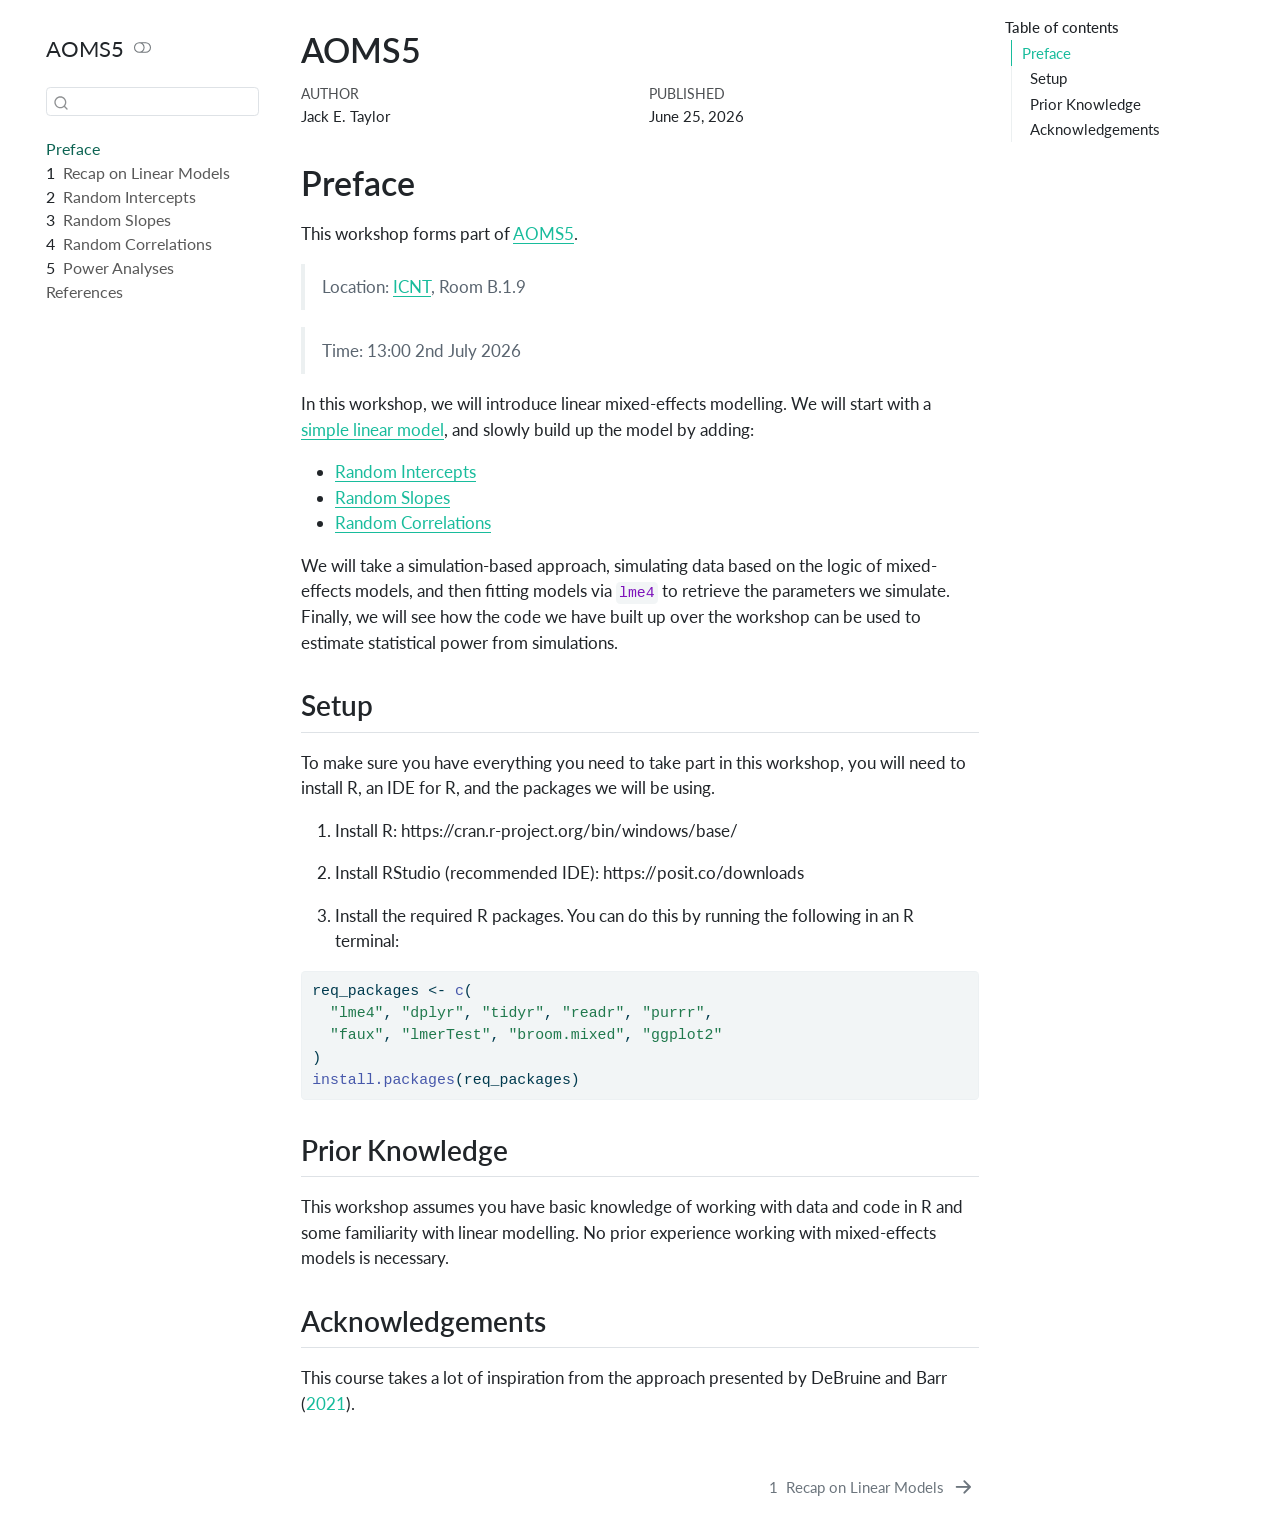
==== commit dd37c8b6: "add acknowledgement" ====
--- a/docs/index.html
+++ b/docs/index.html
@@ -60,7 +60,26 @@
 @media screen {
 pre > code.sourceCode > span > a:first-child::before { text-decoration: underline; }
 }
-</style>
+/* CSS for citations */
+div.csl-bib-body { }
+div.csl-entry {
+  clear: both;
+}
+.hanging-indent div.csl-entry {
+  margin-left:2em;
+  text-indent:-2em;
+}
+div.csl-left-margin {
+  min-width:2em;
+  float:left;
+}
+div.csl-right-inline {
+  margin-left:2em;
+  padding-left:1em;
+}
+div.csl-indent {
+  margin-left: 2em;
+}</style>
 
 
 <script src="site_libs/quarto-nav/quarto-nav.js"></script>
@@ -371,6 +390,7 @@
   <ul class="collapse">
   <li><a href="#setup" id="toc-setup" class="nav-link" data-scroll-target="#setup">Setup</a></li>
   <li><a href="#prior-knowledge" id="toc-prior-knowledge" class="nav-link" data-scroll-target="#prior-knowledge">Prior Knowledge</a></li>
+  <li><a href="#acknowledgements" id="toc-acknowledgements" class="nav-link" data-scroll-target="#acknowledgements">Acknowledgements</a></li>
   </ul></li>
   </ul>
 </nav>
@@ -425,7 +445,7 @@
 <li><a href="03-random_slopes">Random Slopes</a></li>
 <li><a href="04-random_correlations">Random Correlations</a></li>
 </ul>
-<p>We will take a simulation-based approach, simulating data based on the logic of mixed-effects models, and then fitting models via <code>lme4</code> to retrieve the parameters we simulate.</p>
+<p>We will take a simulation-based approach, simulating data based on the logic of mixed-effects models, and then fitting models via <code>lme4</code> to retrieve the parameters we simulate. Finally, we will see how the code we have built up over the workshop can be used to estimate statistical power from simulations.</p>
 <section id="setup" class="level2">
 <h2 class="anchored" data-anchor-id="setup">Setup</h2>
 <p>To make sure you have everything you need to take part in this workshop, you will need to install R, an IDE for R, and the packages we will be using.</p>
@@ -445,8 +465,17 @@
 <section id="prior-knowledge" class="level2">
 <h2 class="anchored" data-anchor-id="prior-knowledge">Prior Knowledge</h2>
 <p>This workshop assumes you have basic knowledge of working with data and code in R and some familiarity with linear modelling. No prior experience working with mixed-effects models is necessary.</p>
-
-
+</section>
+<section id="acknowledgements" class="level2">
+<h2 class="anchored" data-anchor-id="acknowledgements">Acknowledgements</h2>
+<p>This course takes a lot of inspiration from the approach presented by <span class="citation" data-cites="debruineUnderstandingMixedEffectsModels2021">DeBruine and Barr (<a href="references.html#ref-debruineUnderstandingMixedEffectsModels2021" role="doc-biblioref">2021</a>)</span>.</p>
+
+
+<div id="refs" class="references csl-bib-body hanging-indent" role="list" style="display: none">
+<div id="ref-debruineUnderstandingMixedEffectsModels2021" class="csl-entry" role="listitem">
+DeBruine, Lisa M., and Dale J. Barr. 2021. <span>“Understanding <span>Mixed-Effects Models Through Data Simulation</span>.”</span> <em>Advances in Methods and Practices in Psychological Science</em> 4 (1): 2515245920965119. <a href="https://doi.org/10.1177/2515245920965119">https://doi.org/10.1177/2515245920965119</a>.
+</div>
+</div>
 </section>
 </section>
 
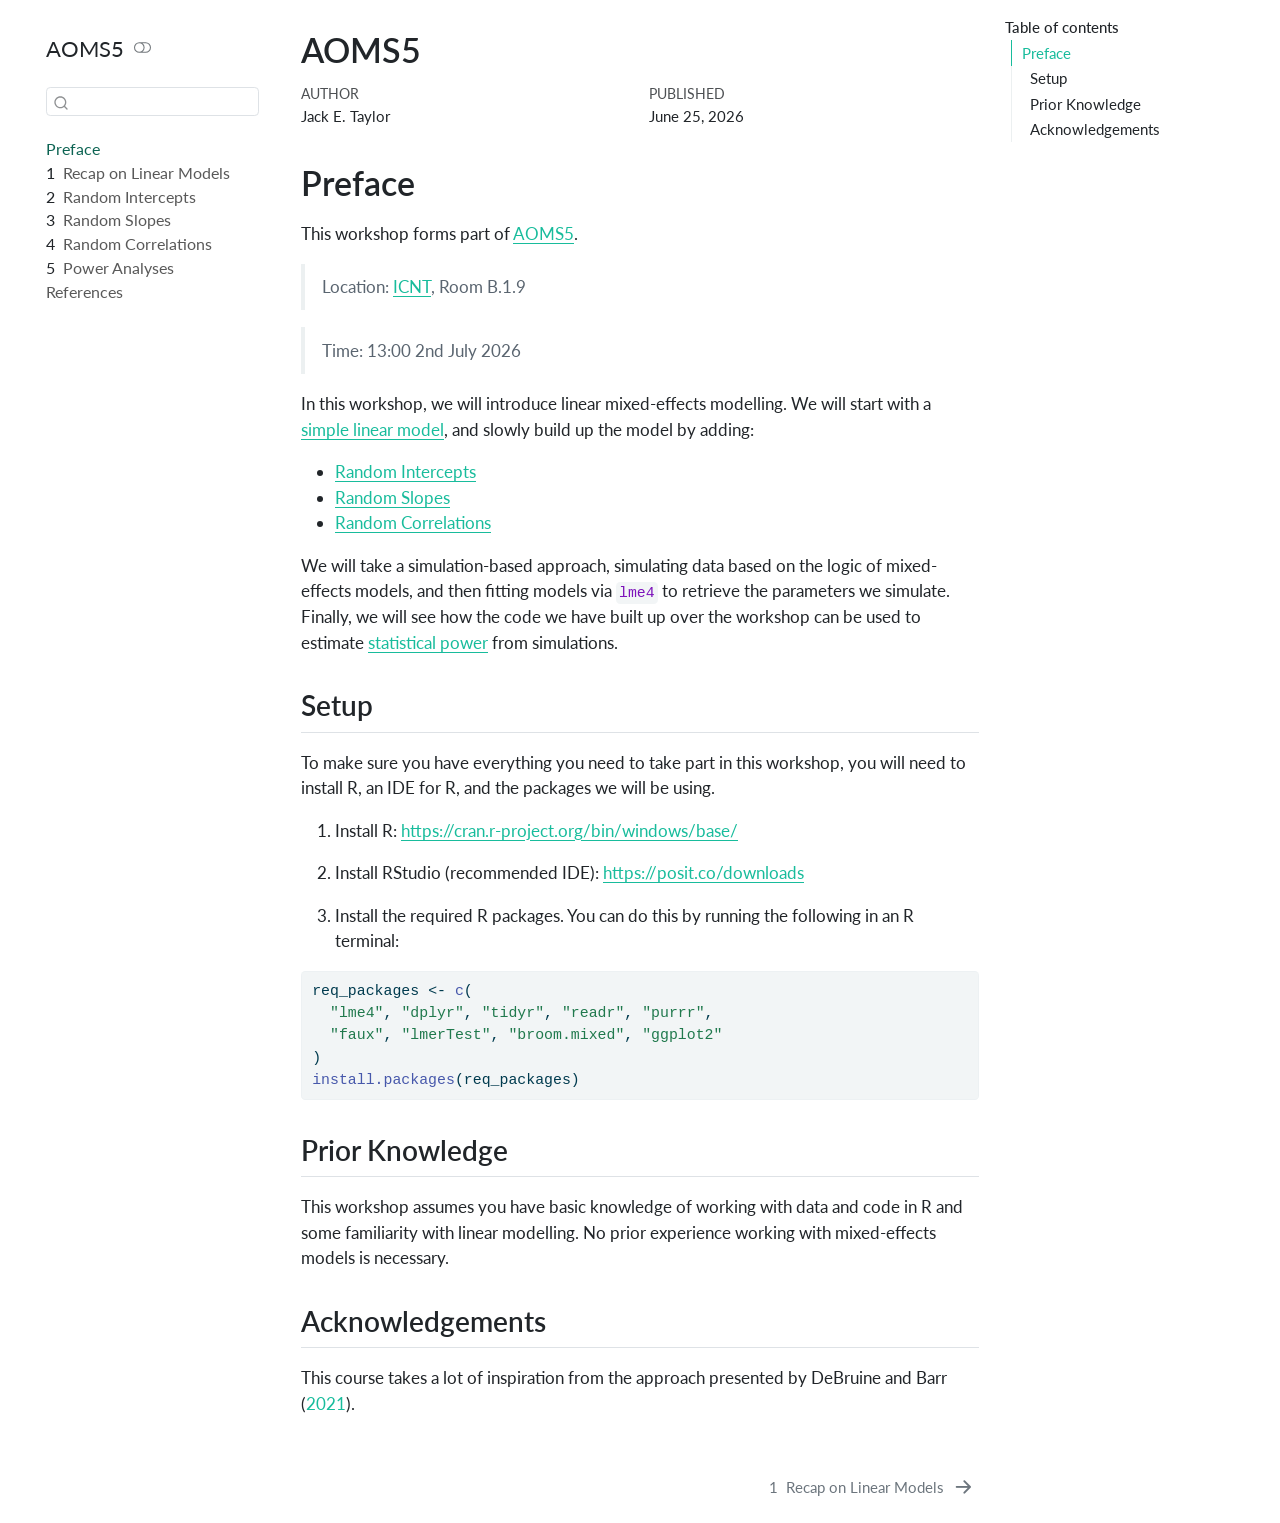
==== commit 23fb5cec: "fix links, reword, and general neatening" ====
--- a/docs/index.html
+++ b/docs/index.html
@@ -445,13 +445,13 @@
 <li><a href="03-random_slopes">Random Slopes</a></li>
 <li><a href="04-random_correlations">Random Correlations</a></li>
 </ul>
-<p>We will take a simulation-based approach, simulating data based on the logic of mixed-effects models, and then fitting models via <code>lme4</code> to retrieve the parameters we simulate. Finally, we will see how the code we have built up over the workshop can be used to estimate statistical power from simulations.</p>
+<p>We will take a simulation-based approach, simulating data based on the logic of mixed-effects models, and then fitting models via <code>lme4</code> to retrieve the parameters we simulate. Finally, we will see how the code we have built up over the workshop can be used to estimate <a href="05-power_analyses">statistical power</a> from simulations.</p>
 <section id="setup" class="level2">
 <h2 class="anchored" data-anchor-id="setup">Setup</h2>
 <p>To make sure you have everything you need to take part in this workshop, you will need to install R, an IDE for R, and the packages we will be using.</p>
 <ol type="1">
-<li><p>Install R: https://cran.r-project.org/bin/windows/base/</p></li>
-<li><p>Install RStudio (recommended IDE): https://posit.co/downloads</p></li>
+<li><p>Install R: <a href="https://cran.r-project.org/bin/windows/base/">https://cran.r-project.org/bin/windows/base/</a></p></li>
+<li><p>Install RStudio (recommended IDE): <a href="https://posit.co/downloads">https://posit.co/downloads</a></p></li>
 <li><p>Install the required R packages. You can do this by running the following in an R terminal:</p></li>
 </ol>
 <div class="cell">
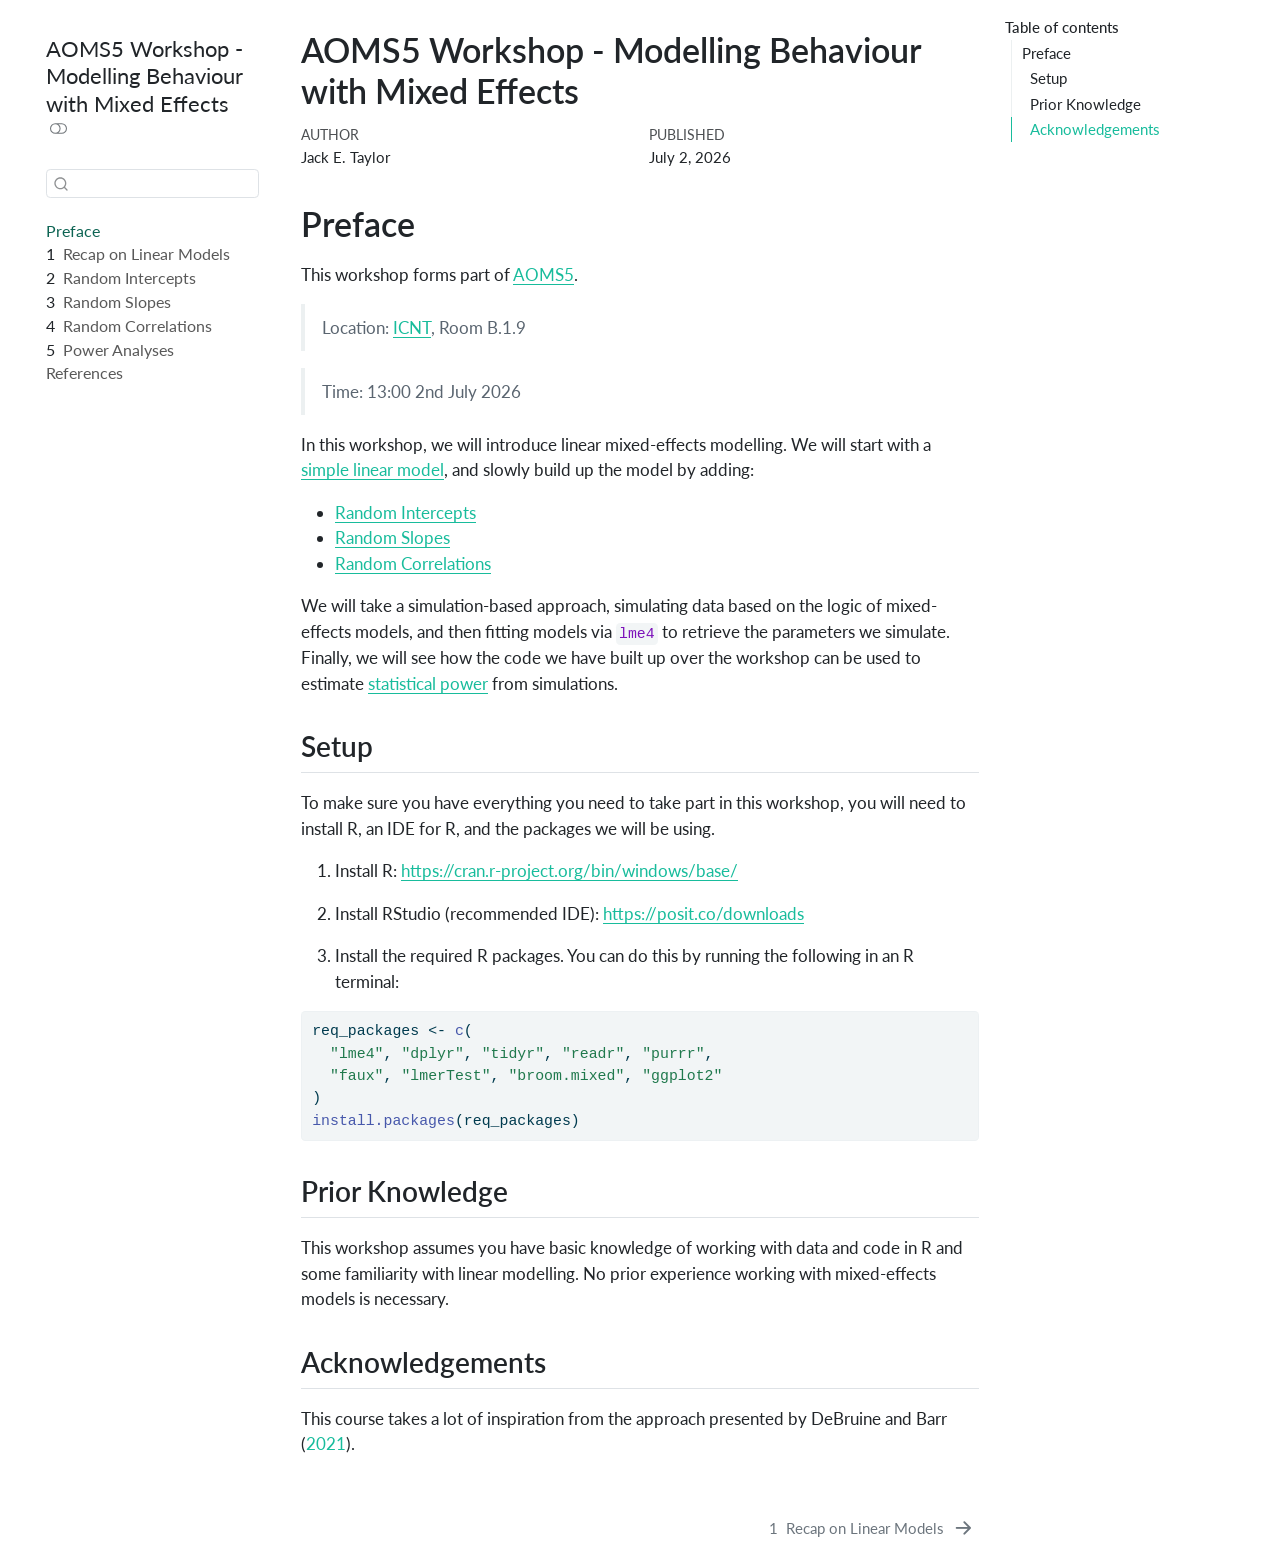
==== commit cb276bd7: "space out equations, use in-browser equation rendering after all, and set date to match day of works" ====
--- a/docs/index.html
+++ b/docs/index.html
@@ -7,9 +7,9 @@
 <meta name="viewport" content="width=device-width, initial-scale=1.0, user-scalable=yes">
 
 <meta name="author" content="Jack E. Taylor">
-<meta name="dcterms.date" content="2026-06-25">
-
-<title>AOMS5</title>
+<meta name="dcterms.date" content="2026-07-02">
+
+<title>AOMS5 Workshop - Modelling Behaviour with Mixed Effects</title>
 <style>
 /* Default styles provided by pandoc.
 ** See https://pandoc.org/MANUAL.html#variables-for-html for config info.
@@ -321,7 +321,7 @@
   <nav id="quarto-sidebar" class="sidebar collapse collapse-horizontal quarto-sidebar-collapse-item sidebar-navigation floating overflow-auto">
     <div class="pt-lg-2 mt-2 text-left sidebar-header">
     <div class="sidebar-title mb-0 py-0">
-      <a href="./">AOMS5</a> 
+      <a href="./">AOMS5 Workshop - Modelling Behaviour with Mixed Effects</a> 
         <div class="sidebar-tools-main">
   <a href="" class="quarto-color-scheme-toggle quarto-navigation-tool  px-1" onclick="window.quartoToggleColorScheme(); return false;" title="Toggle dark mode"><i class="bi"></i></a>
 </div>
@@ -401,7 +401,7 @@
 
 <header id="title-block-header" class="quarto-title-block default">
 <div class="quarto-title">
-<h1 class="title">AOMS5</h1>
+<h1 class="title">AOMS5 Workshop - Modelling Behaviour with Mixed Effects</h1>
 </div>
 
 
@@ -418,7 +418,7 @@
     <div>
     <div class="quarto-title-meta-heading">Published</div>
     <div class="quarto-title-meta-contents">
-      <p class="date">June 25, 2026</p>
+      <p class="date">July 2, 2026</p>
     </div>
   </div>
   
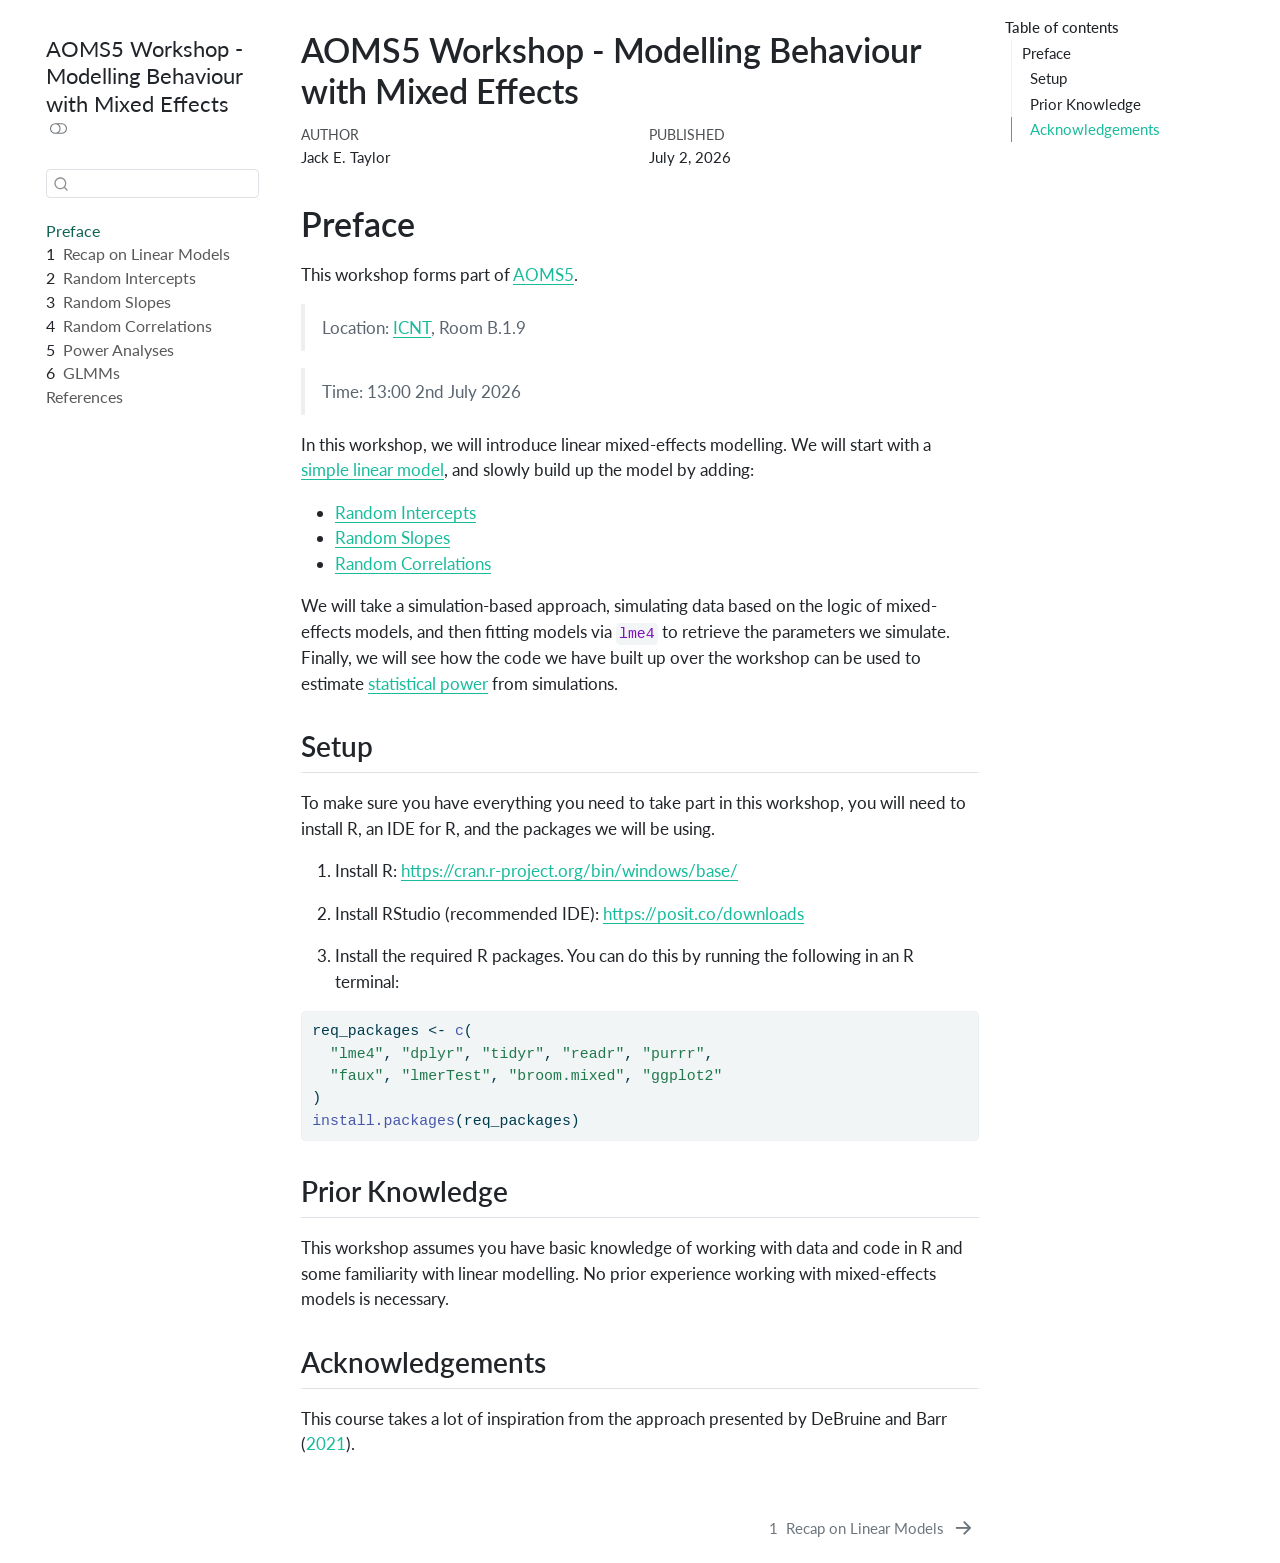
==== commit 5b46c236: "add binomial GLMM" ====
--- a/docs/index.html
+++ b/docs/index.html
@@ -133,6 +133,7 @@
 }</script>
 
 
+<link rel="stylesheet" href="styles.css">
 </head>
 
 <body class="nav-sidebar floating quarto-light"><script id="quarto-html-before-body" type="application/javascript">
@@ -368,6 +369,12 @@
   <div class="sidebar-item-container"> 
   <a href="./05-power_analyses.html" class="sidebar-item-text sidebar-link">
  <span class="menu-text"><span class="chapter-number">5</span>&nbsp; <span class="chapter-title">Power Analyses</span></span></a>
+  </div>
+</li>
+        <li class="sidebar-item">
+  <div class="sidebar-item-container"> 
+  <a href="./06-GLMMs.html" class="sidebar-item-text sidebar-link">
+ <span class="menu-text"><span class="chapter-number">6</span>&nbsp; <span class="chapter-title">GLMMs</span></span></a>
   </div>
 </li>
         <li class="sidebar-item">
--- a/docs/styles.css
+++ b/docs/styles.css
@@ -0,0 +1,3 @@
+figcaption {
+  text-align: center;
+}
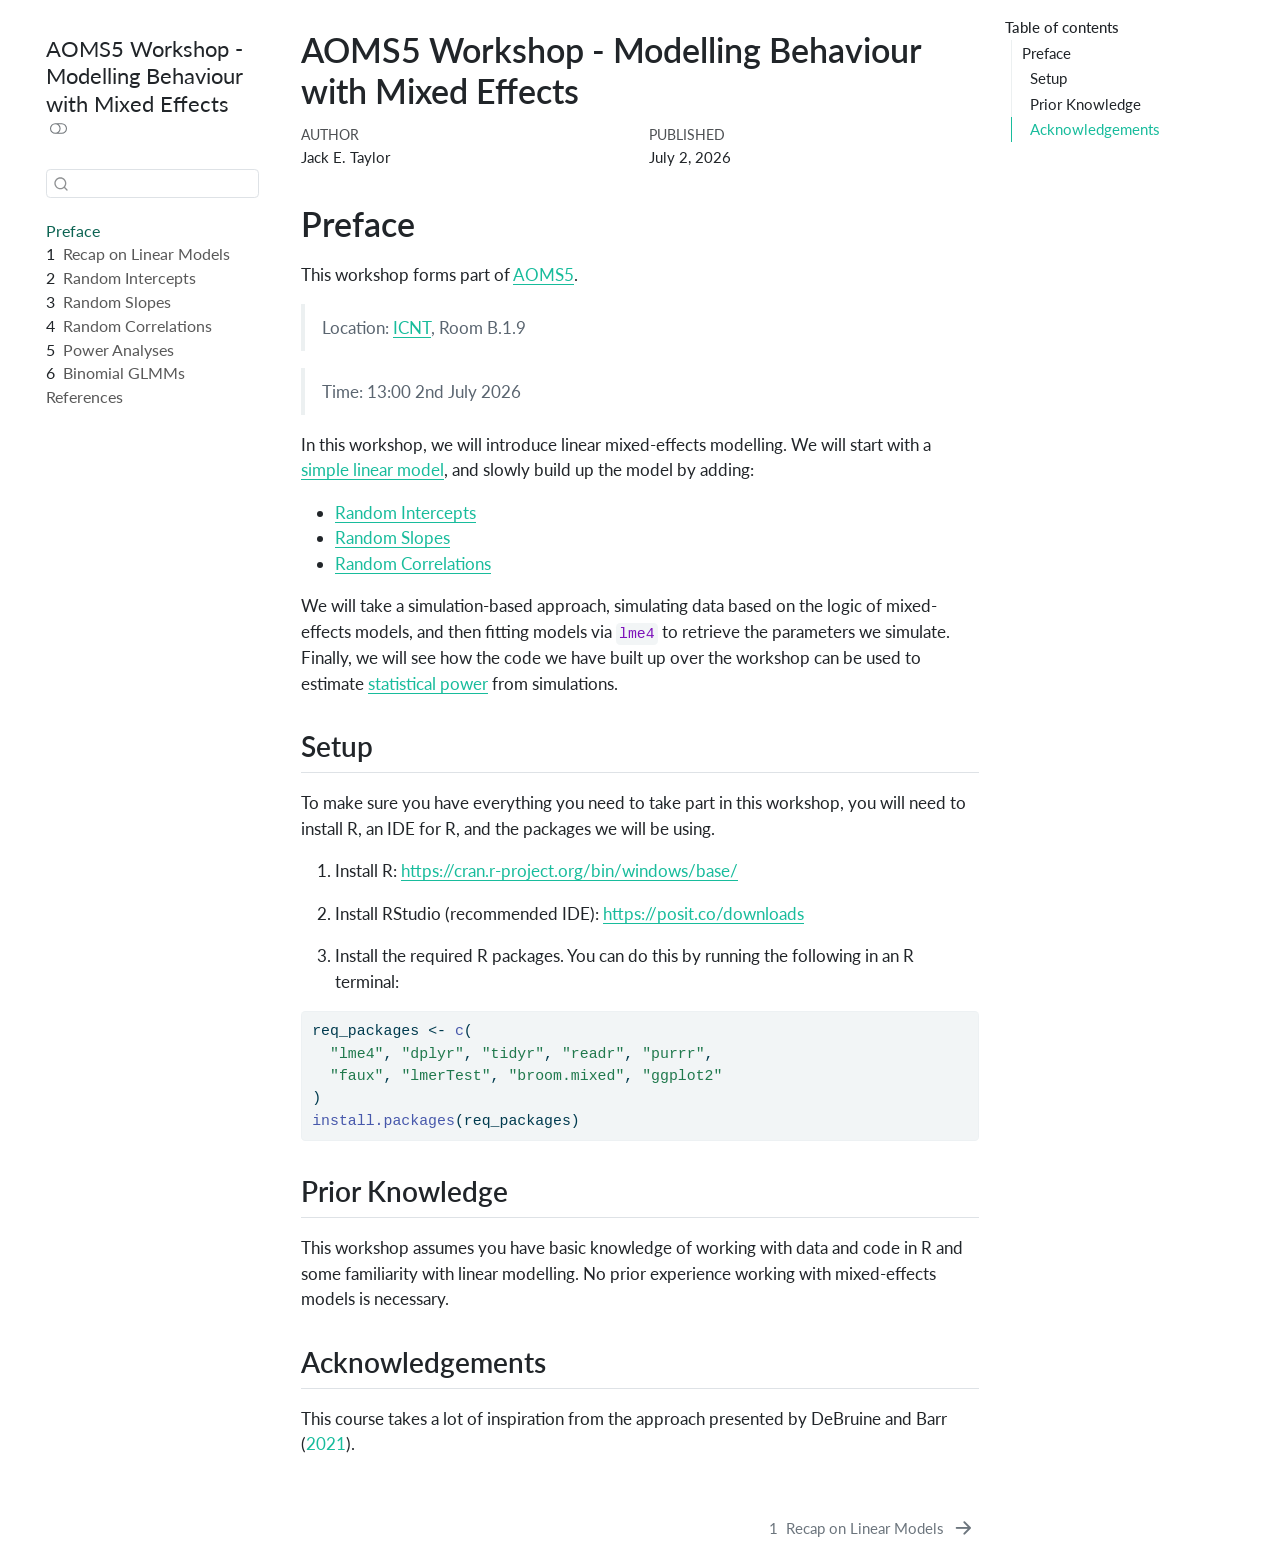
==== commit b77ec876: "tighten" ====
--- a/docs/index.html
+++ b/docs/index.html
@@ -374,7 +374,7 @@
         <li class="sidebar-item">
   <div class="sidebar-item-container"> 
   <a href="./06-GLMMs.html" class="sidebar-item-text sidebar-link">
- <span class="menu-text"><span class="chapter-number">6</span>&nbsp; <span class="chapter-title">GLMMs</span></span></a>
+ <span class="menu-text"><span class="chapter-number">6</span>&nbsp; <span class="chapter-title">Binomial GLMMs</span></span></a>
   </div>
 </li>
         <li class="sidebar-item">
